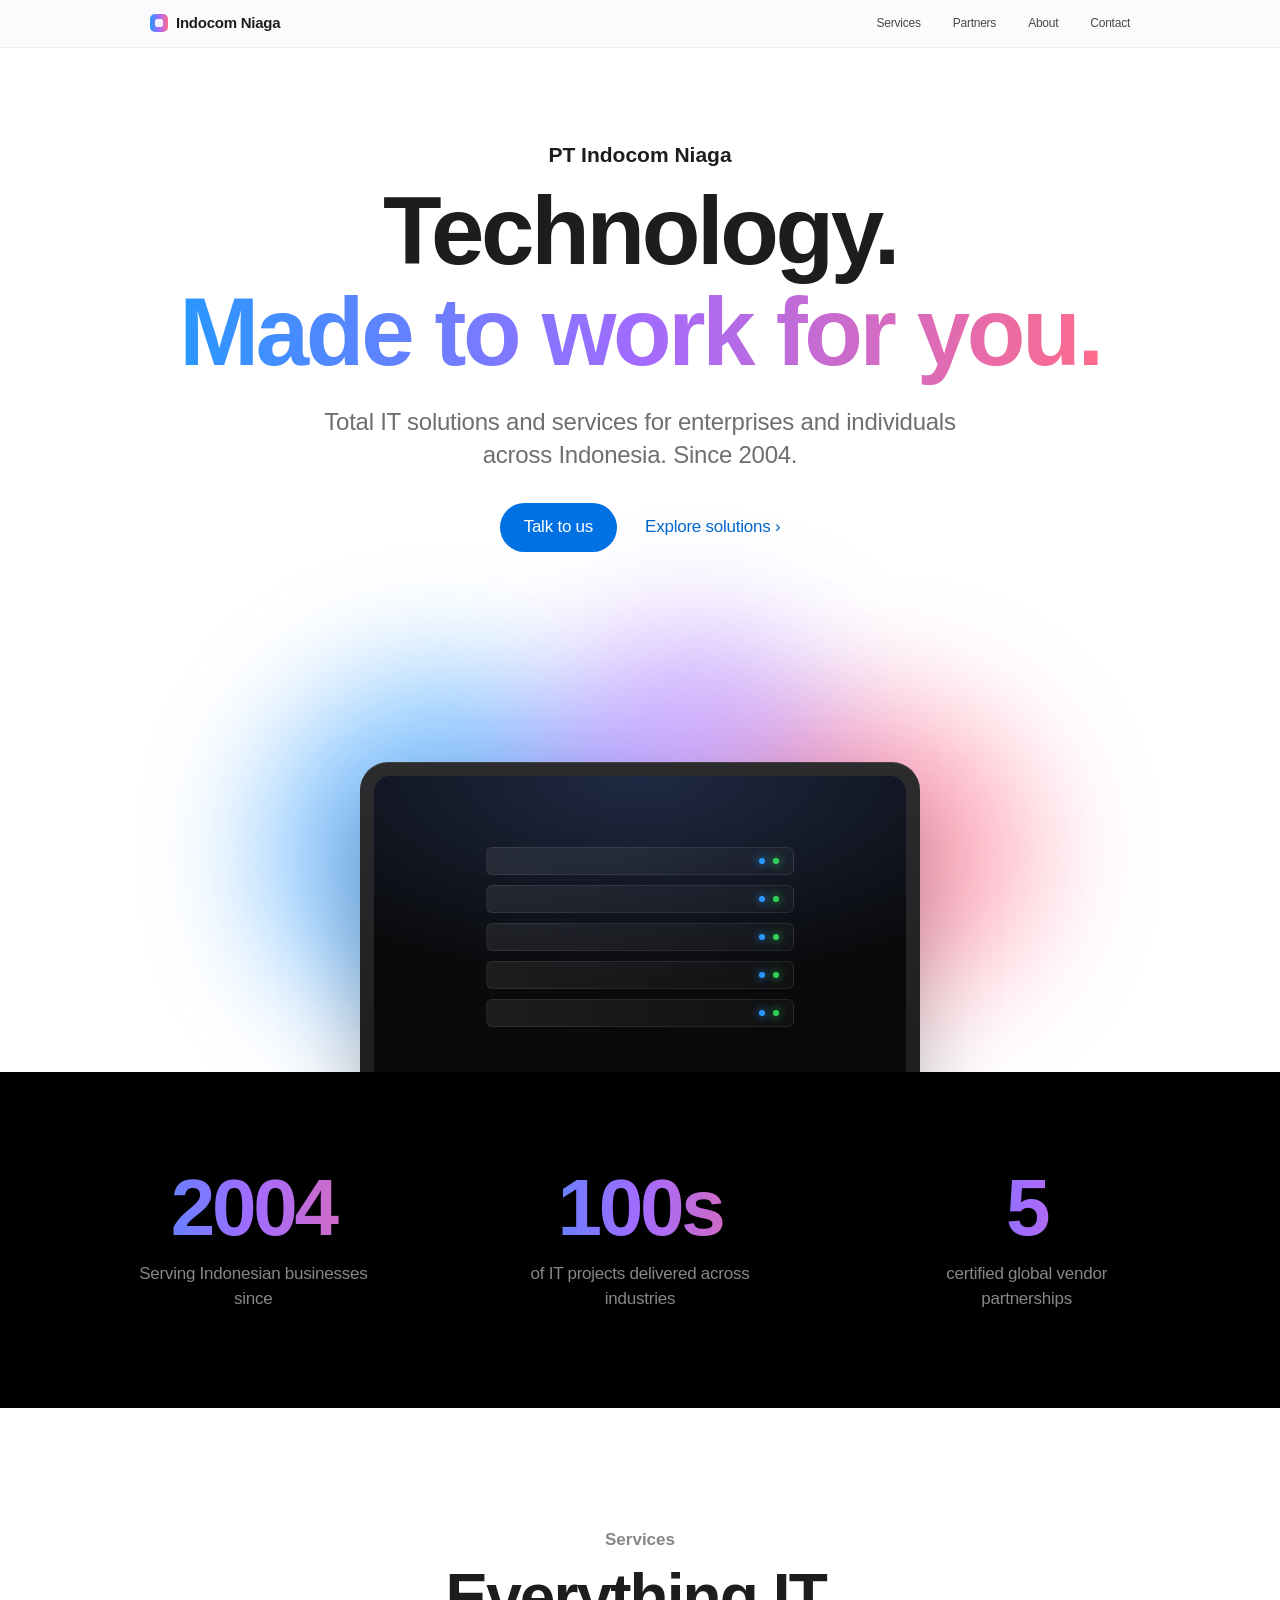
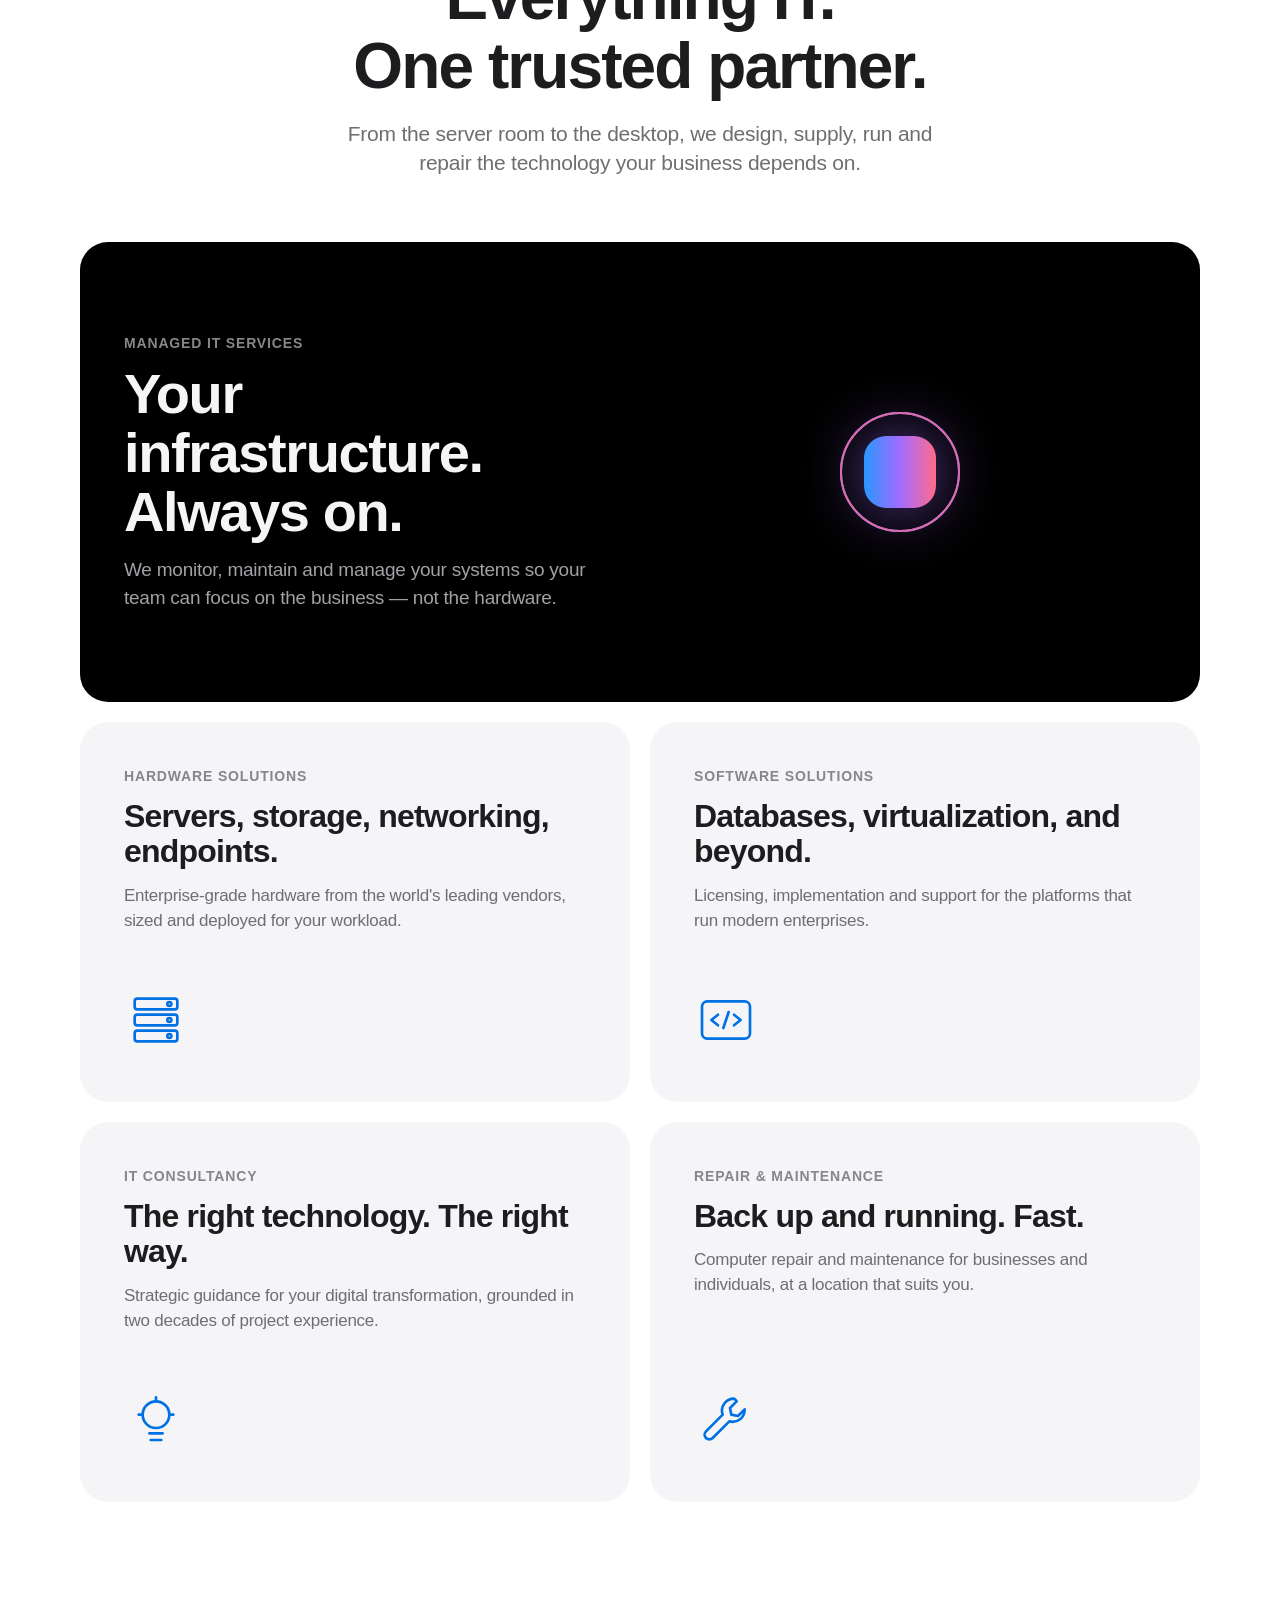
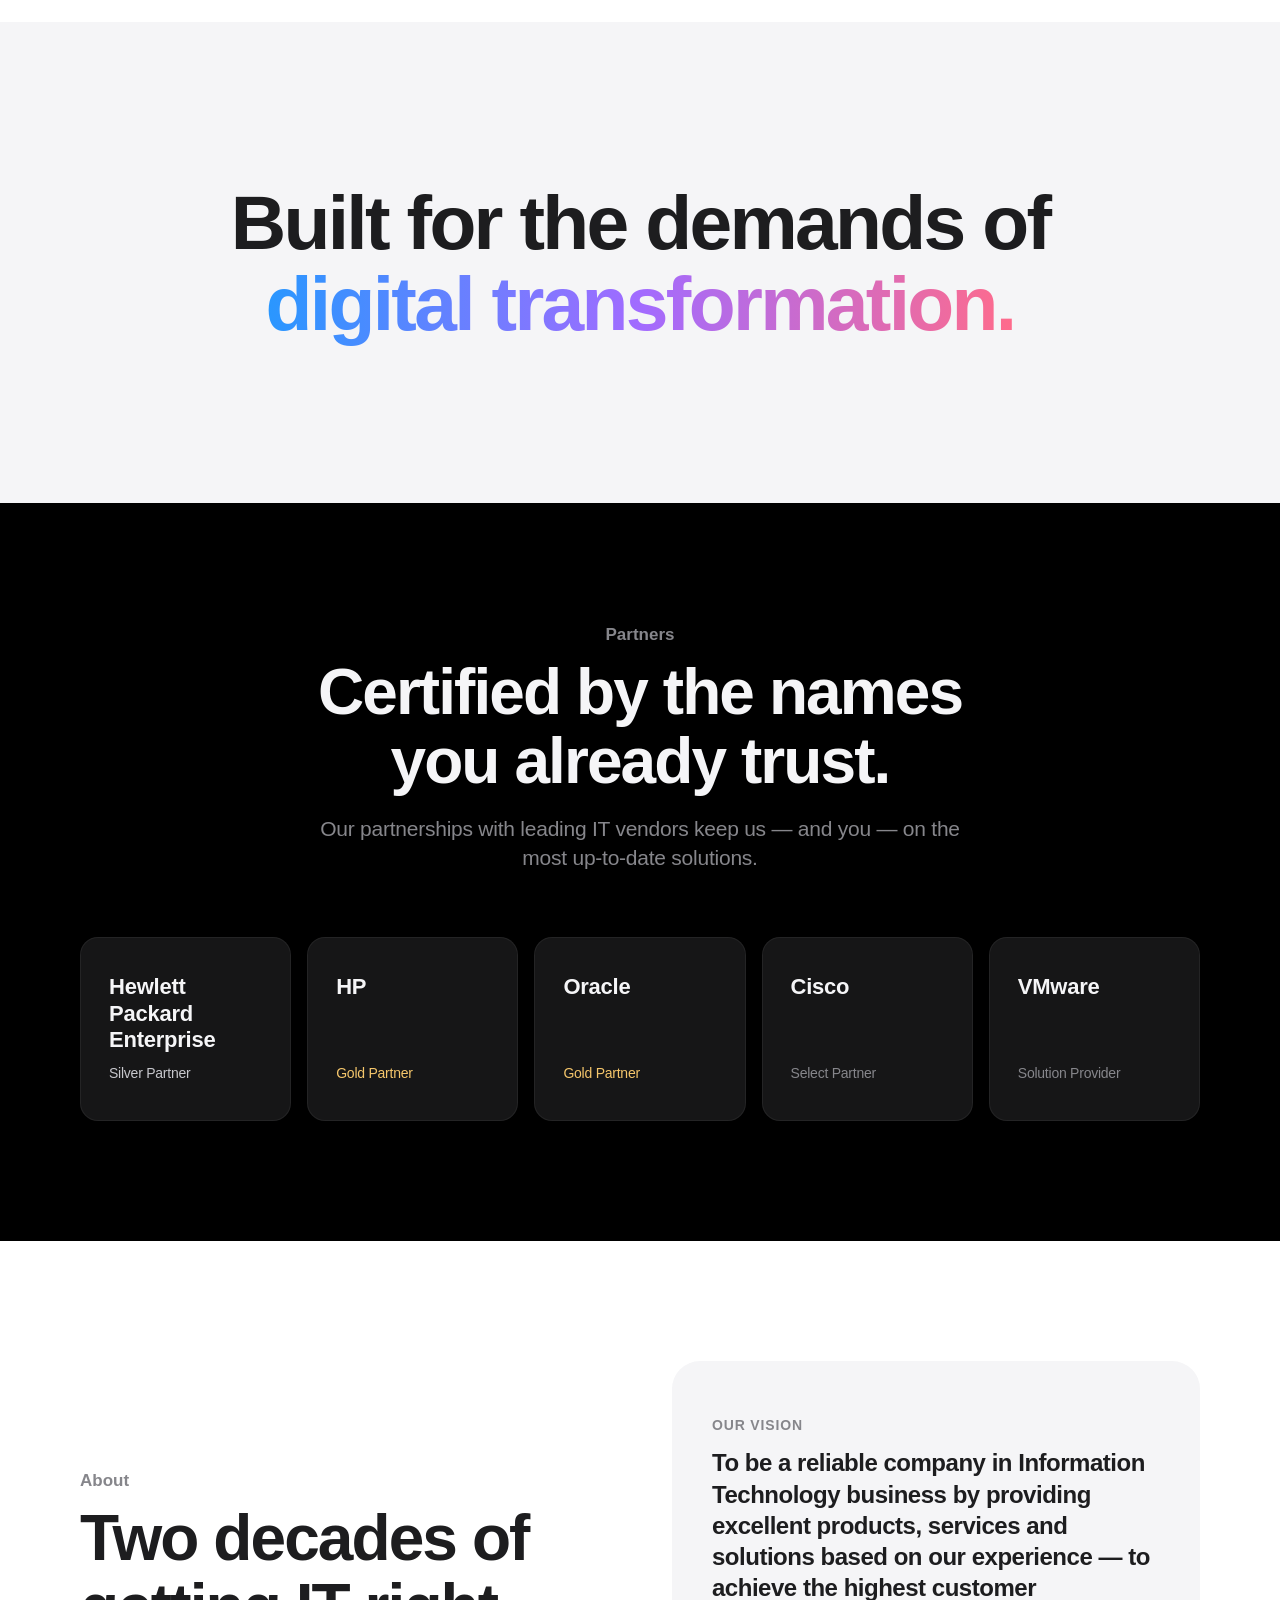
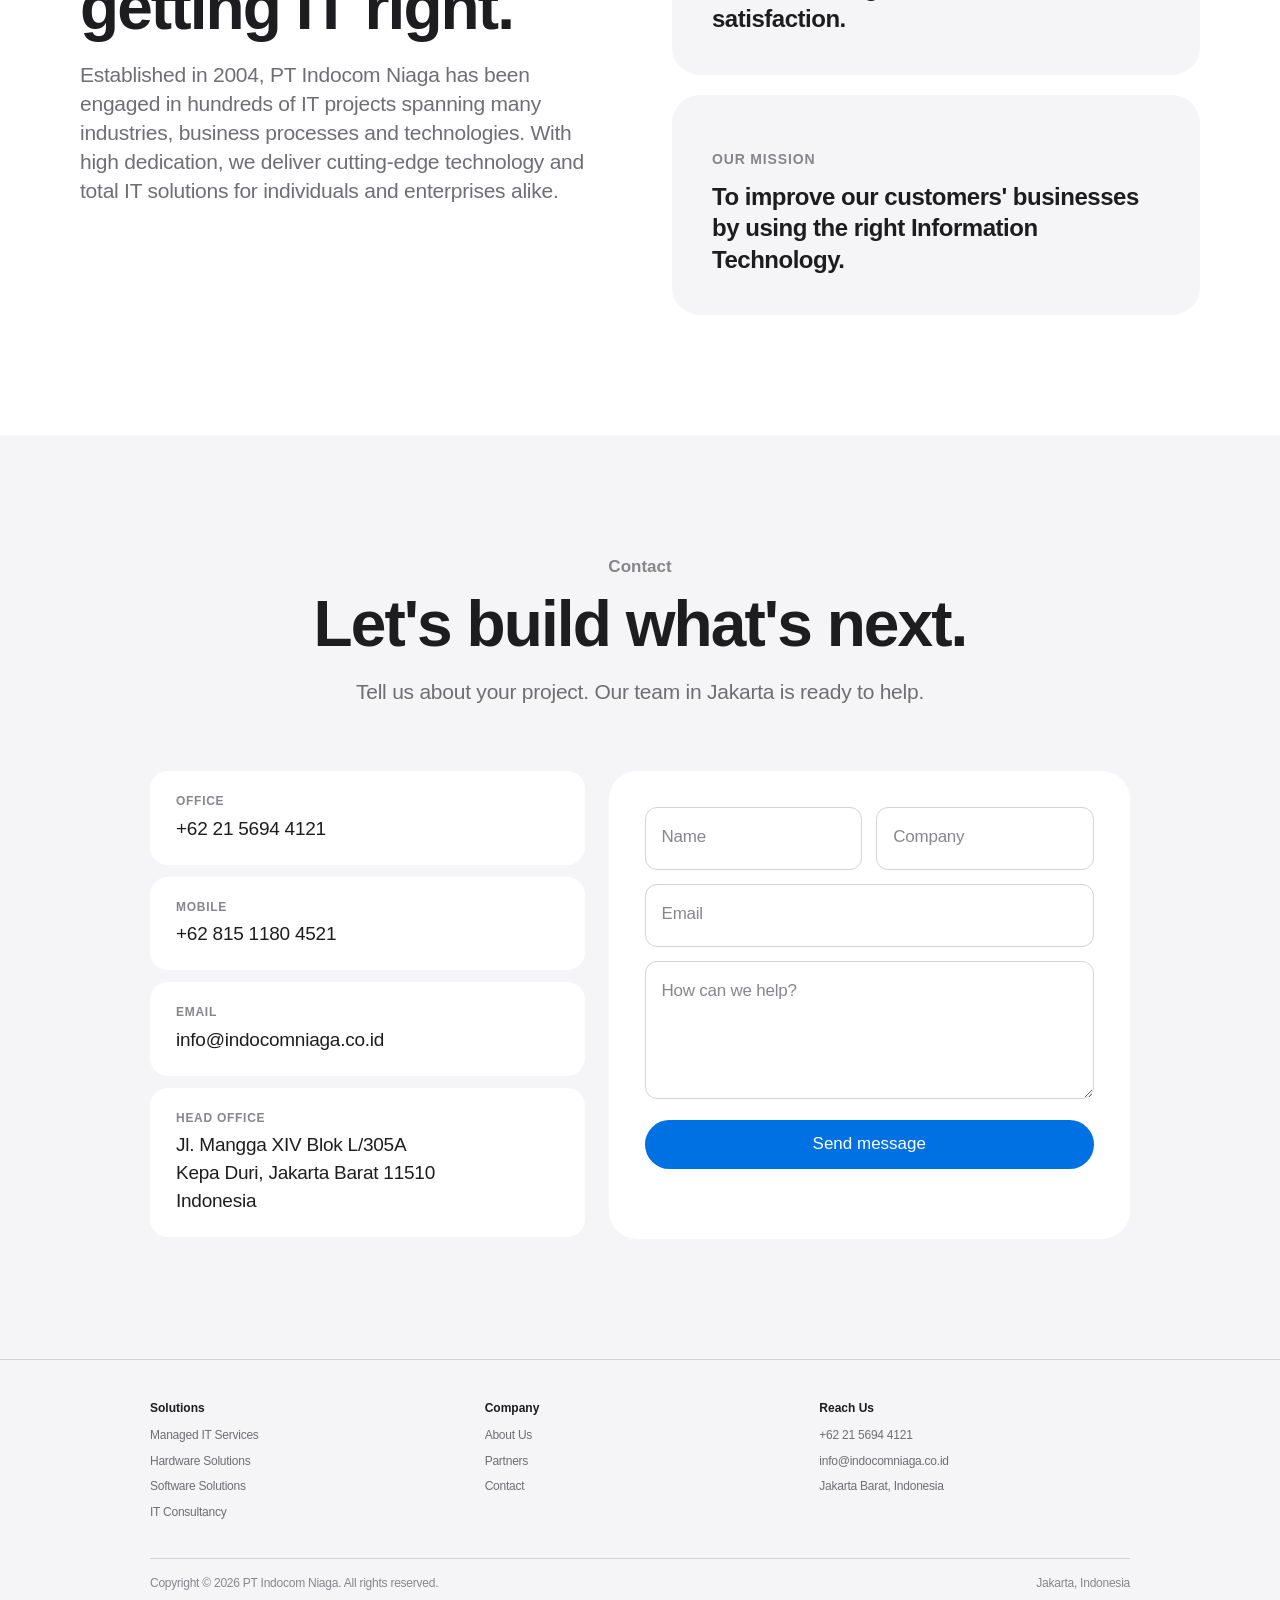
==== index.html @ 1a568610 "Add Apple-style website for PT Indocom Niaga Single-page static site (HTML/CSS/JS) with hero, servic" ====
<!DOCTYPE html>
<html lang="en">
<head>
  <meta charset="UTF-8">
  <meta name="viewport" content="width=device-width, initial-scale=1.0">
  <title>Indocom Niaga — IT Solutions, Jakarta</title>
  <meta name="description" content="PT Indocom Niaga — total IT solutions and services for enterprises and individuals in Indonesia since 2004. Managed services, hardware, software and IT consultancy.">
  <link rel="stylesheet" href="styles.css">
</head>
<body>

  <!-- Global nav -->
  <header class="nav" id="nav">
    <div class="nav__inner">
      <a href="#top" class="nav__logo" aria-label="Indocom Niaga home">
        <span class="logo-mark" aria-hidden="true"></span>
        Indocom&nbsp;Niaga
      </a>
      <nav class="nav__links" id="navLinks">
        <a href="#services">Services</a>
        <a href="#partners">Partners</a>
        <a href="#about">About</a>
        <a href="#contact">Contact</a>
      </nav>
      <button class="nav__toggle" id="navToggle" aria-label="Menu" aria-expanded="false">
        <span></span><span></span>
      </button>
    </div>
  </header>

  <main id="top">

    <!-- Hero -->
    <section class="hero">
      <p class="eyebrow reveal">PT Indocom Niaga</p>
      <h1 class="hero__title reveal">Technology.<br><span class="gradient-text">Made to work for you.</span></h1>
      <p class="hero__sub reveal">Total IT solutions and services for enterprises and individuals across Indonesia. Since 2004.</p>
      <div class="hero__cta reveal">
        <a href="#contact" class="btn btn--primary">Talk to us</a>
        <a href="#services" class="link-arrow">Explore solutions</a>
      </div>
      <div class="hero__visual reveal" aria-hidden="true">
        <div class="orb orb--1"></div>
        <div class="orb orb--2"></div>
        <div class="orb orb--3"></div>
        <div class="device">
          <div class="device__screen">
            <div class="rack"><i></i><i></i><i></i><i></i><i></i></div>
          </div>
        </div>
      </div>
    </section>

    <!-- Stats strip -->
    <section class="stats">
      <div class="stats__grid">
        <div class="stat reveal"><span class="stat__num" data-count="2004">2004</span><span class="stat__label">Serving Indonesian businesses since</span></div>
        <div class="stat reveal"><span class="stat__num">100s</span><span class="stat__label">of IT projects delivered across industries</span></div>
        <div class="stat reveal"><span class="stat__num">5</span><span class="stat__label">certified global vendor partnerships</span></div>
      </div>
    </section>

    <!-- Services -->
    <section class="section section--light" id="services">
      <div class="section__head">
        <p class="eyebrow reveal">Services</p>
        <h2 class="section__title reveal">Everything IT.<br>One trusted partner.</h2>
        <p class="section__lead reveal">From the server room to the desktop, we design, supply, run and repair the technology your business depends on.</p>
      </div>

      <div class="tiles">
        <article class="tile tile--wide tile--dark reveal">
          <div class="tile__text">
            <p class="tile__kicker">Managed IT Services</p>
            <h3>Your infrastructure.<br>Always on.</h3>
            <p>We monitor, maintain and manage your systems so your team can focus on the business — not the hardware.</p>
          </div>
          <div class="tile__art art-pulse" aria-hidden="true"><span></span><span></span><span></span></div>
        </article>

        <article class="tile reveal">
          <p class="tile__kicker">Hardware Solutions</p>
          <h3>Servers, storage, networking, endpoints.</h3>
          <p>Enterprise-grade hardware from the world's leading vendors, sized and deployed for your workload.</p>
          <div class="tile__icon" aria-hidden="true">
            <svg viewBox="0 0 48 48"><rect x="8" y="8" width="32" height="8" rx="2"/><rect x="8" y="20" width="32" height="8" rx="2"/><rect x="8" y="32" width="32" height="8" rx="2"/><circle cx="34" cy="12" r="1.5"/><circle cx="34" cy="24" r="1.5"/><circle cx="34" cy="36" r="1.5"/></svg>
          </div>
        </article>

        <article class="tile reveal">
          <p class="tile__kicker">Software Solutions</p>
          <h3>Databases, virtualization, and beyond.</h3>
          <p>Licensing, implementation and support for the platforms that run modern enterprises.</p>
          <div class="tile__icon" aria-hidden="true">
            <svg viewBox="0 0 48 48"><rect x="6" y="10" width="36" height="28" rx="4"/><path d="M18 20l-5 4 5 4M30 20l5 4-5 4M26 18l-4 12"/></svg>
          </div>
        </article>

        <article class="tile reveal">
          <p class="tile__kicker">IT Consultancy</p>
          <h3>The right technology. The right way.</h3>
          <p>Strategic guidance for your digital transformation, grounded in two decades of project experience.</p>
          <div class="tile__icon" aria-hidden="true">
            <svg viewBox="0 0 48 48"><circle cx="24" cy="20" r="10"/><path d="M19 34h10M20 39h8M24 10v-3M14 20h-3M37 20h-3"/></svg>
          </div>
        </article>

        <article class="tile reveal">
          <p class="tile__kicker">Repair &amp; Maintenance</p>
          <h3>Back up and running. Fast.</h3>
          <p>Computer repair and maintenance for businesses and individuals, at a location that suits you.</p>
          <div class="tile__icon" aria-hidden="true">
            <svg viewBox="0 0 48 48"><path d="M30 8a9 9 0 00-8.5 12L9 32.5a3.5 3.5 0 005 5L26.5 25A9 9 0 0038 16l-5 5-5-1-1-5 5-5a9 9 0 00-2-2z"/></svg>
          </div>
        </article>
      </div>
    </section>

    <!-- Big statement -->
    <section class="statement">
      <p class="statement__text reveal">Built for the demands of <span class="gradient-text">digital transformation.</span></p>
    </section>

    <!-- Partners -->
    <section class="section section--dark" id="partners">
      <div class="section__head">
        <p class="eyebrow reveal">Partners</p>
        <h2 class="section__title reveal">Certified by the names<br>you already trust.</h2>
        <p class="section__lead reveal">Our partnerships with leading IT vendors keep us — and you — on the most up-to-date solutions.</p>
      </div>
      <div class="partners">
        <div class="partner reveal"><span class="partner__name">Hewlett Packard Enterprise</span><span class="partner__tier tier--silver">Silver Partner</span></div>
        <div class="partner reveal"><span class="partner__name">HP</span><span class="partner__tier tier--gold">Gold Partner</span></div>
        <div class="partner reveal"><span class="partner__name">Oracle</span><span class="partner__tier tier--gold">Gold Partner</span></div>
        <div class="partner reveal"><span class="partner__name">Cisco</span><span class="partner__tier">Select Partner</span></div>
        <div class="partner reveal"><span class="partner__name">VMware</span><span class="partner__tier">Solution Provider</span></div>
      </div>
    </section>

    <!-- About -->
    <section class="section section--light" id="about">
      <div class="about">
        <div class="about__intro">
          <p class="eyebrow reveal">About</p>
          <h2 class="section__title reveal">Two decades of<br>getting IT right.</h2>
          <p class="section__lead reveal">Established in 2004, PT Indocom Niaga has been engaged in hundreds of IT projects spanning many industries, business processes and technologies. With high dedication, we deliver cutting-edge technology and total IT solutions for individuals and enterprises alike.</p>
        </div>
        <div class="about__cards">
          <div class="card reveal">
            <p class="tile__kicker">Our Vision</p>
            <p class="card__quote">To be a reliable company in Information Technology business by providing excellent products, services and solutions based on our experience — to achieve the highest customer satisfaction.</p>
          </div>
          <div class="card reveal">
            <p class="tile__kicker">Our Mission</p>
            <p class="card__quote">To improve our customers' businesses by using the right Information Technology.</p>
          </div>
        </div>
      </div>
    </section>

    <!-- Contact -->
    <section class="section section--gray" id="contact">
      <div class="section__head">
        <p class="eyebrow reveal">Contact</p>
        <h2 class="section__title reveal">Let's build what's next.</h2>
        <p class="section__lead reveal">Tell us about your project. Our team in Jakarta is ready to help.</p>
      </div>

      <div class="contact">
        <div class="contact__info">
          <a class="contact__item reveal" href="tel:+622156944121">
            <span class="contact__label">Office</span>
            <span class="contact__value">+62 21 5694 4121</span>
          </a>
          <a class="contact__item reveal" href="tel:+6281511804521">
            <span class="contact__label">Mobile</span>
            <span class="contact__value">+62 815 1180 4521</span>
          </a>
          <a class="contact__item reveal" href="mailto:info@indocomniaga.co.id">
            <span class="contact__label">Email</span>
            <span class="contact__value">info@indocomniaga.co.id</span>
          </a>
          <div class="contact__item reveal">
            <span class="contact__label">Head Office</span>
            <span class="contact__value">Jl. Mangga XIV Blok L/305A<br>Kepa Duri, Jakarta Barat 11510<br>Indonesia</span>
          </div>
        </div>

        <form class="form reveal" id="contactForm" novalidate>
          <div class="form__row">
            <label class="field"><input type="text" name="name" placeholder=" " required><span>Name</span></label>
            <label class="field"><input type="text" name="company" placeholder=" "><span>Company</span></label>
          </div>
          <label class="field"><input type="email" name="email" placeholder=" " required><span>Email</span></label>
          <label class="field field--area"><textarea name="message" rows="4" placeholder=" " required></textarea><span>How can we help?</span></label>
          <button type="submit" class="btn btn--primary btn--block">Send message</button>
          <p class="form__note" id="formNote" role="status" aria-live="polite"></p>
        </form>
      </div>
    </section>
  </main>

  <footer class="footer">
    <div class="footer__inner">
      <div class="footer__cols">
        <div>
          <h4>Solutions</h4>
          <a href="#services">Managed IT Services</a>
          <a href="#services">Hardware Solutions</a>
          <a href="#services">Software Solutions</a>
          <a href="#services">IT Consultancy</a>
        </div>
        <div>
          <h4>Company</h4>
          <a href="#about">About Us</a>
          <a href="#partners">Partners</a>
          <a href="#contact">Contact</a>
        </div>
        <div>
          <h4>Reach Us</h4>
          <a href="tel:+622156944121">+62 21 5694 4121</a>
          <a href="mailto:info@indocomniaga.co.id">info@indocomniaga.co.id</a>
          <span>Jakarta Barat, Indonesia</span>
        </div>
      </div>
      <div class="footer__bottom">
        <span>Copyright © <span id="year">2026</span> PT Indocom Niaga. All rights reserved.</span>
        <span>Jakarta, Indonesia</span>
      </div>
    </div>
  </footer>

  <script src="script.js"></script>
</body>
</html>
---- styles.css ----
/* ==========================================================
   Indocom Niaga — Apple-inspired styles
   ========================================================== */

:root {
  --font: -apple-system, BlinkMacSystemFont, "SF Pro Display", "SF Pro Text",
          "Helvetica Neue", Helvetica, Arial, sans-serif;

  --black: #000;
  --ink: #1d1d1f;
  --ink-2: #6e6e73;
  --ink-3: #86868b;
  --white: #fff;
  --gray-bg: #f5f5f7;
  --line: #d2d2d7;
  --blue: #0071e3;
  --blue-hover: #0077ed;
  --link: #0066cc;

  --grad: linear-gradient(90deg, #2997ff 0%, #a26bff 50%, #ff6b8b 100%);

  --radius-lg: 28px;
  --radius-md: 18px;
  --max: 1120px;
  --ease: cubic-bezier(.25, .1, .25, 1);
}

*,
*::before,
*::after { box-sizing: border-box; }

html { scroll-behavior: smooth; scroll-padding-top: 48px; }

body {
  margin: 0;
  font-family: var(--font);
  color: var(--ink);
  background: var(--white);
  -webkit-font-smoothing: antialiased;
  -moz-osx-font-smoothing: grayscale;
  letter-spacing: -0.015em;
  line-height: 1.47;
  overflow-x: hidden;
}

a { color: inherit; text-decoration: none; }

h1, h2, h3, h4 { margin: 0; font-weight: 600; letter-spacing: -0.025em; }

.gradient-text {
  background: var(--grad);
  -webkit-background-clip: text;
  background-clip: text;
  color: transparent;
}

.eyebrow {
  margin: 0 0 10px;
  font-size: 17px;
  font-weight: 600;
  color: var(--ink-3);
  letter-spacing: 0;
}

/* ---------- Nav ---------- */
.nav {
  position: fixed;
  inset: 0 0 auto 0;
  z-index: 100;
  height: 48px;
  background: rgba(251, 251, 253, 0.8);
  backdrop-filter: saturate(180%) blur(20px);
  -webkit-backdrop-filter: saturate(180%) blur(20px);
  border-bottom: 1px solid rgba(0, 0, 0, 0.06);
  transition: background .3s var(--ease);
}
.nav.is-dark {
  background: rgba(22, 22, 23, 0.8);
  border-bottom-color: rgba(255, 255, 255, 0.06);
  color: #f5f5f7;
}
.nav__inner {
  max-width: 1024px;
  height: 100%;
  margin: 0 auto;
  padding: 0 22px;
  display: flex;
  align-items: center;
  justify-content: space-between;
}
.nav__logo {
  display: flex;
  align-items: center;
  gap: 8px;
  font-size: 15px;
  font-weight: 600;
}
.logo-mark {
  width: 18px;
  height: 18px;
  border-radius: 5px;
  background: var(--grad);
  position: relative;
}
.logo-mark::after {
  content: "";
  position: absolute;
  inset: 5px;
  border-radius: 2px;
  background: rgba(255, 255, 255, .9);
}
.nav__links { display: flex; gap: 32px; }
.nav__links a {
  font-size: 12px;
  opacity: .8;
  transition: opacity .2s;
}
.nav__links a:hover { opacity: 1; }

.nav__toggle {
  display: none;
  width: 28px; height: 28px;
  background: none; border: 0; padding: 0;
  cursor: pointer;
  position: relative;
  color: inherit;
}
.nav__toggle span {
  position: absolute;
  left: 6px; right: 6px;
  height: 1.5px;
  background: currentColor;
  transition: transform .3s var(--ease);
}
.nav__toggle span:first-child { top: 11px; }
.nav__toggle span:last-child  { top: 17px; }
.nav__toggle[aria-expanded="true"] span:first-child { transform: translateY(3px) rotate(45deg); }
.nav__toggle[aria-expanded="true"] span:last-child  { transform: translateY(-3px) rotate(-45deg); }

/* ---------- Buttons ---------- */
.btn {
  display: inline-flex;
  align-items: center;
  justify-content: center;
  font: inherit;
  font-size: 17px;
  padding: 12px 24px;
  border-radius: 980px;
  border: 0;
  cursor: pointer;
  transition: background .2s, transform .2s;
}
.btn--primary { background: var(--blue); color: #fff; }
.btn--primary:hover { background: var(--blue-hover); }
.btn--primary:active { transform: scale(.98); }
.btn--block { width: 100%; }

.link-arrow {
  color: var(--link);
  font-size: 17px;
}
.link-arrow::after { content: " ›"; }
.link-arrow:hover { text-decoration: underline; }

/* ---------- Hero ---------- */
.hero {
  padding: 140px 22px 0;
  text-align: center;
  background: var(--white);
  overflow: hidden;
}
.hero .eyebrow { font-size: 21px; color: var(--ink); }
.hero__title {
  font-size: clamp(48px, 8vw, 96px);
  line-height: 1.05;
  font-weight: 700;
  letter-spacing: -0.035em;
}
.hero__sub {
  max-width: 640px;
  margin: 24px auto 0;
  font-size: clamp(19px, 2.2vw, 24px);
  color: var(--ink-2);
  line-height: 1.35;
}
.hero__cta {
  display: flex;
  justify-content: center;
  align-items: center;
  gap: 28px;
  margin-top: 32px;
}

.hero__visual {
  position: relative;
  height: 460px;
  max-width: 900px;
  margin: 60px auto 0;
}
.orb {
  position: absolute;
  border-radius: 50%;
  filter: blur(60px);
  opacity: .55;
  animation: float 12s ease-in-out infinite;
}
.orb--1 { width: 360px; height: 360px; background: #2997ff; left: 8%;  top: 60px; }
.orb--2 { width: 320px; height: 320px; background: #a26bff; left: 38%; top: 20px; animation-delay: -4s; }
.orb--3 { width: 300px; height: 300px; background: #ff6b8b; right: 6%; top: 90px; animation-delay: -8s; }
@keyframes float {
  0%, 100% { transform: translate(0, 0) scale(1); }
  33%      { transform: translate(30px, -20px) scale(1.05); }
  66%      { transform: translate(-20px, 20px) scale(.95); }
}

.device {
  position: absolute;
  left: 50%;
  bottom: -40px;
  transform: translateX(-50%);
  width: min(560px, 86vw);
  aspect-ratio: 16 / 10;
  padding: 14px;
  border-radius: 28px 28px 0 0;
  background: linear-gradient(180deg, #2c2c2e, #1c1c1e);
  box-shadow: 0 40px 80px rgba(0, 0, 0, .25), inset 0 1px 0 rgba(255, 255, 255, .1);
}
.device__screen {
  height: 100%;
  border-radius: 16px 16px 0 0;
  background: radial-gradient(120% 90% at 50% 0%, #1f2a44 0%, #0a0a0c 70%);
  display: flex;
  align-items: center;
  justify-content: center;
  overflow: hidden;
}
.rack {
  width: 58%;
  display: grid;
  gap: 10px;
}
.rack i {
  display: block;
  height: 28px;
  border-radius: 6px;
  background: linear-gradient(90deg, rgba(255,255,255,.08), rgba(255,255,255,.03));
  border: 1px solid rgba(255, 255, 255, .08);
  position: relative;
}
.rack i::before,
.rack i::after {
  content: "";
  position: absolute;
  top: 50%;
  width: 6px; height: 6px;
  margin-top: -3px;
  border-radius: 50%;
  background: #30d158;
  box-shadow: 0 0 8px #30d158;
  animation: blink 2.4s infinite;
}
.rack i::before { right: 14px; }
.rack i::after  { right: 28px; background: #2997ff; box-shadow: 0 0 8px #2997ff; animation-delay: -1.2s; }
.rack i:nth-child(2)::before { animation-delay: -.4s; }
.rack i:nth-child(3)::before { animation-delay: -.8s; }
.rack i:nth-child(4)::before { animation-delay: -1.6s; }
.rack i:nth-child(5)::before { animation-delay: -2s; }
@keyframes blink { 0%, 100% { opacity: 1; } 50% { opacity: .25; } }

/* ---------- Stats ---------- */
.stats {
  background: var(--black);
  color: #f5f5f7;
  padding: 96px 22px;
}
.stats__grid {
  max-width: var(--max);
  margin: 0 auto;
  display: grid;
  grid-template-columns: repeat(3, 1fr);
  gap: 40px;
  text-align: center;
}
.stat__num {
  display: block;
  font-size: clamp(56px, 7vw, 80px);
  font-weight: 700;
  letter-spacing: -0.04em;
  line-height: 1;
  background: var(--grad);
  -webkit-background-clip: text;
  background-clip: text;
  color: transparent;
}
.stat__label {
  display: block;
  margin-top: 14px;
  font-size: 17px;
  color: var(--ink-3);
  max-width: 240px;
  margin-inline: auto;
}

/* ---------- Sections ---------- */
.section { padding: 120px 22px; }
.section--light { background: var(--white); }
.section--gray  { background: var(--gray-bg); }
.section--dark  { background: var(--black); color: #f5f5f7; }
.section--dark .section__lead { color: var(--ink-3); }

.section__head {
  max-width: 820px;
  margin: 0 auto 64px;
  text-align: center;
}
.section__title {
  font-size: clamp(40px, 5.5vw, 64px);
  line-height: 1.07;
  font-weight: 700;
  letter-spacing: -0.03em;
}
.section__lead {
  margin: 20px auto 0;
  max-width: 640px;
  font-size: 21px;
  color: var(--ink-2);
  line-height: 1.38;
}

/* ---------- Tiles ---------- */
.tiles {
  max-width: var(--max);
  margin: 0 auto;
  display: grid;
  grid-template-columns: repeat(2, 1fr);
  gap: 20px;
}
.tile {
  position: relative;
  padding: 44px;
  border-radius: var(--radius-lg);
  background: var(--gray-bg);
  overflow: hidden;
  min-height: 380px;
  display: flex;
  flex-direction: column;
  transition: transform .5s var(--ease), box-shadow .5s var(--ease);
}
.tile:hover {
  transform: scale(1.012);
  box-shadow: 0 20px 50px rgba(0, 0, 0, .08);
}
.tile h3 {
  font-size: 32px;
  line-height: 1.12;
  margin-bottom: 14px;
}
.tile p { margin: 0; font-size: 17px; color: var(--ink-2); }
.tile__kicker {
  font-size: 14px !important;
  font-weight: 600;
  text-transform: uppercase;
  letter-spacing: .06em;
  color: var(--ink-3) !important;
  margin-bottom: 12px !important;
}
.tile__icon {
  margin-top: auto;
  padding-top: 32px;
}
.tile__icon svg {
  width: 64px; height: 64px;
  fill: none;
  stroke: var(--blue);
  stroke-width: 2;
  stroke-linecap: round;
  stroke-linejoin: round;
}

.tile--wide {
  grid-column: 1 / -1;
  flex-direction: row;
  align-items: center;
  gap: 40px;
  min-height: 460px;
}
.tile--wide h3 { font-size: clamp(36px, 4.5vw, 56px); line-height: 1.05; }
.tile--wide .tile__text { flex: 1 1 50%; max-width: 480px; }
.tile--wide p { font-size: 19px; }

.tile--dark { background: #000; color: #f5f5f7; }
.tile--dark p { color: #a1a1a6; }

.tile__art { flex: 1 1 50%; position: relative; height: 320px; }
.art-pulse span {
  position: absolute;
  left: 50%; top: 50%;
  width: 120px; height: 120px;
  margin: -60px 0 0 -60px;
  border-radius: 50%;
  border: 2px solid rgba(41, 151, 255, .8);
  animation: pulse 3.6s var(--ease) infinite;
}
.art-pulse span:nth-child(2) { animation-delay: 1.2s; border-color: rgba(162, 107, 255, .8); }
.art-pulse span:nth-child(3) { animation-delay: 2.4s; border-color: rgba(255, 107, 139, .8); }
.art-pulse::after {
  content: "";
  position: absolute;
  left: 50%; top: 50%;
  width: 72px; height: 72px;
  margin: -36px 0 0 -36px;
  border-radius: 22px;
  background: var(--grad);
  box-shadow: 0 0 60px rgba(162, 107, 255, .6);
}
@keyframes pulse {
  0%   { transform: scale(.6); opacity: 1; }
  100% { transform: scale(2.6); opacity: 0; }
}

/* ---------- Statement ---------- */
.statement {
  padding: 160px 22px;
  text-align: center;
  background: var(--gray-bg);
}
.statement__text {
  max-width: 980px;
  margin: 0 auto;
  font-size: clamp(40px, 6vw, 80px);
  font-weight: 700;
  line-height: 1.05;
  letter-spacing: -0.035em;
}

/* ---------- Partners ---------- */
.partners {
  max-width: var(--max);
  margin: 0 auto;
  display: grid;
  grid-template-columns: repeat(auto-fit, minmax(200px, 1fr));
  gap: 16px;
}
.partner {
  padding: 36px 28px;
  border-radius: var(--radius-md);
  background: #161617;
  border: 1px solid rgba(255, 255, 255, .06);
  display: flex;
  flex-direction: column;
  gap: 10px;
  min-height: 160px;
  justify-content: space-between;
  transition: background .3s, transform .3s var(--ease);
}
.partner:hover { background: #1d1d1f; transform: translateY(-4px); }
.partner__name { font-size: 22px; font-weight: 600; line-height: 1.2; }
.partner__tier { font-size: 14px; color: var(--ink-3); font-weight: 500; }
.tier--gold   { color: #f5c66b; }
.tier--silver { color: #c7c7cc; }

/* ---------- About ---------- */
.about {
  max-width: var(--max);
  margin: 0 auto;
  display: grid;
  grid-template-columns: 1fr 1fr;
  gap: 64px;
  align-items: center;
}
.about .section__lead { margin-left: 0; }
.about__cards { display: grid; gap: 20px; }
.card {
  padding: 40px;
  border-radius: var(--radius-lg);
  background: var(--gray-bg);
}
.card__quote {
  margin: 0;
  font-size: 24px;
  font-weight: 600;
  line-height: 1.3;
  letter-spacing: -0.02em;
}

/* ---------- Contact ---------- */
.contact {
  max-width: 980px;
  margin: 0 auto;
  display: grid;
  grid-template-columns: 1fr 1.2fr;
  gap: 24px;
}
.contact__info { display: grid; gap: 12px; align-content: start; }
.contact__item {
  display: flex;
  flex-direction: column;
  gap: 4px;
  padding: 22px 26px;
  border-radius: var(--radius-md);
  background: var(--white);
  transition: transform .3s var(--ease), box-shadow .3s var(--ease);
}
a.contact__item:hover { transform: translateY(-2px); box-shadow: 0 10px 30px rgba(0, 0, 0, .06); }
.contact__label { font-size: 12px; font-weight: 600; text-transform: uppercase; letter-spacing: .06em; color: var(--ink-3); }
.contact__value { font-size: 19px; font-weight: 500; }

.form {
  padding: 36px;
  border-radius: var(--radius-lg);
  background: var(--white);
  display: grid;
  gap: 14px;
  align-content: start;
}
.form__row { display: grid; grid-template-columns: 1fr 1fr; gap: 14px; }
.field { position: relative; display: block; }
.field input,
.field textarea {
  width: 100%;
  font: inherit;
  font-size: 17px;
  padding: 26px 16px 10px;
  border: 1px solid var(--line);
  border-radius: 12px;
  background: var(--white);
  color: var(--ink);
  outline: none;
  resize: vertical;
  transition: border-color .2s, box-shadow .2s;
}
.field input:focus,
.field textarea:focus {
  border-color: var(--blue);
  box-shadow: 0 0 0 4px rgba(0, 113, 227, .15);
}
.field span {
  position: absolute;
  left: 17px; top: 18px;
  font-size: 17px;
  color: var(--ink-3);
  pointer-events: none;
  transition: all .2s var(--ease);
}
.field input:focus + span,
.field input:not(:placeholder-shown) + span,
.field textarea:focus + span,
.field textarea:not(:placeholder-shown) + span {
  top: 8px;
  font-size: 12px;
}
.field.is-invalid input,
.field.is-invalid textarea { border-color: #e30000; }
.form__note { margin: 0; min-height: 20px; font-size: 14px; color: var(--ink-2); text-align: center; }

/* ---------- Footer ---------- */
.footer {
  background: var(--gray-bg);
  border-top: 1px solid var(--line);
  font-size: 12px;
  color: var(--ink-2);
  padding: 40px 22px 24px;
}
.footer__inner { max-width: 980px; margin: 0 auto; }
.footer__cols {
  display: grid;
  grid-template-columns: repeat(3, 1fr);
  gap: 24px;
  padding-bottom: 28px;
  border-bottom: 1px solid var(--line);
}
.footer h4 { font-size: 12px; color: var(--ink); margin-bottom: 10px; letter-spacing: 0; }
.footer__cols a,
.footer__cols span { display: block; margin-bottom: 8px; }
.footer__cols a:hover { text-decoration: underline; color: var(--ink); }
.footer__bottom {
  display: flex;
  justify-content: space-between;
  gap: 12px;
  padding-top: 16px;
  color: var(--ink-3);
}

/* ---------- Reveal animation ---------- */
.reveal {
  opacity: 0;
  transform: translateY(40px);
  transition: opacity 1s var(--ease), transform 1s var(--ease);
}
.reveal.is-visible { opacity: 1; transform: none; }

@media (prefers-reduced-motion: reduce) {
  html { scroll-behavior: auto; }
  .reveal { opacity: 1; transform: none; transition: none; }
  .orb, .rack i::before, .rack i::after, .art-pulse span { animation: none; }
}

/* ---------- Responsive ---------- */
@media (max-width: 900px) {
  .about, .contact { grid-template-columns: 1fr; }
  .tile--wide { flex-direction: column; align-items: flex-start; }
  .tile__art { width: 100%; height: 240px; }
}

@media (max-width: 734px) {
  .nav__toggle { display: block; }
  .nav__links {
    position: fixed;
    top: 48px; left: 0; right: 0;
    flex-direction: column;
    gap: 0;
    padding: 12px 22px 28px;
    background: rgba(251, 251, 253, .97);
    backdrop-filter: saturate(180%) blur(20px);
    -webkit-backdrop-filter: saturate(180%) blur(20px);
    transform: translateY(-8px);
    opacity: 0;
    visibility: hidden;
    transition: all .3s var(--ease);
  }
  .nav.is-dark .nav__links { background: rgba(22, 22, 23, .97); }
  .nav__links.is-open { opacity: 1; visibility: visible; transform: none; }
  .nav__links a { font-size: 24px; font-weight: 600; padding: 10px 0; opacity: 1; }

  .hero { padding-top: 110px; }
  .hero__cta { flex-direction: column; gap: 16px; }
  .hero__visual { height: 340px; margin-top: 40px; }
  .orb { width: 220px !important; height: 220px !important; }

  .stats__grid { grid-template-columns: 1fr; gap: 56px; }
  .section { padding: 88px 16px; }
  .statement { padding: 110px 16px; }
  .tiles { grid-template-columns: 1fr; }
  .tile { padding: 32px 28px; min-height: 0; }
  .tile h3 { font-size: 28px; }
  .form { padding: 24px; }
  .form__row { grid-template-columns: 1fr; }
  .card { padding: 30px; }
  .card__quote { font-size: 21px; }
  .footer__cols { grid-template-columns: 1fr; }
  .footer__bottom { flex-direction: column; }
}
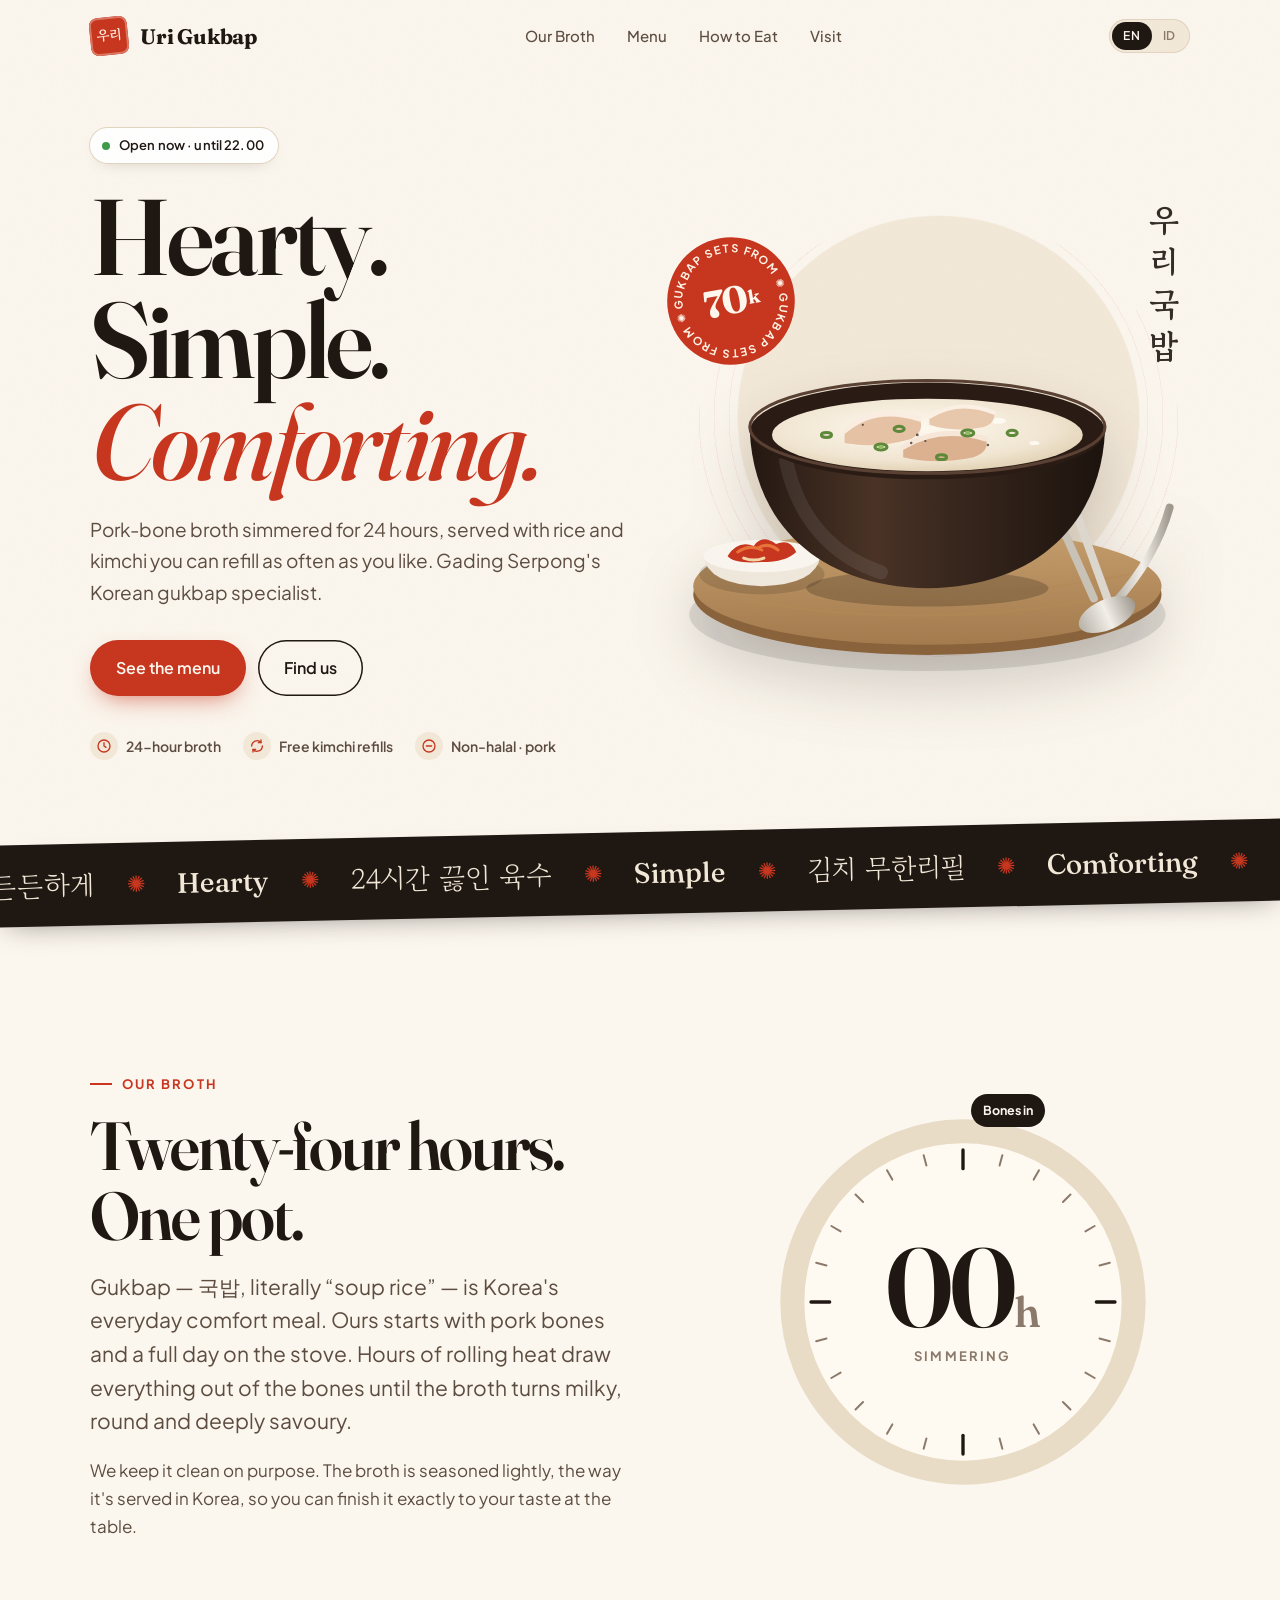
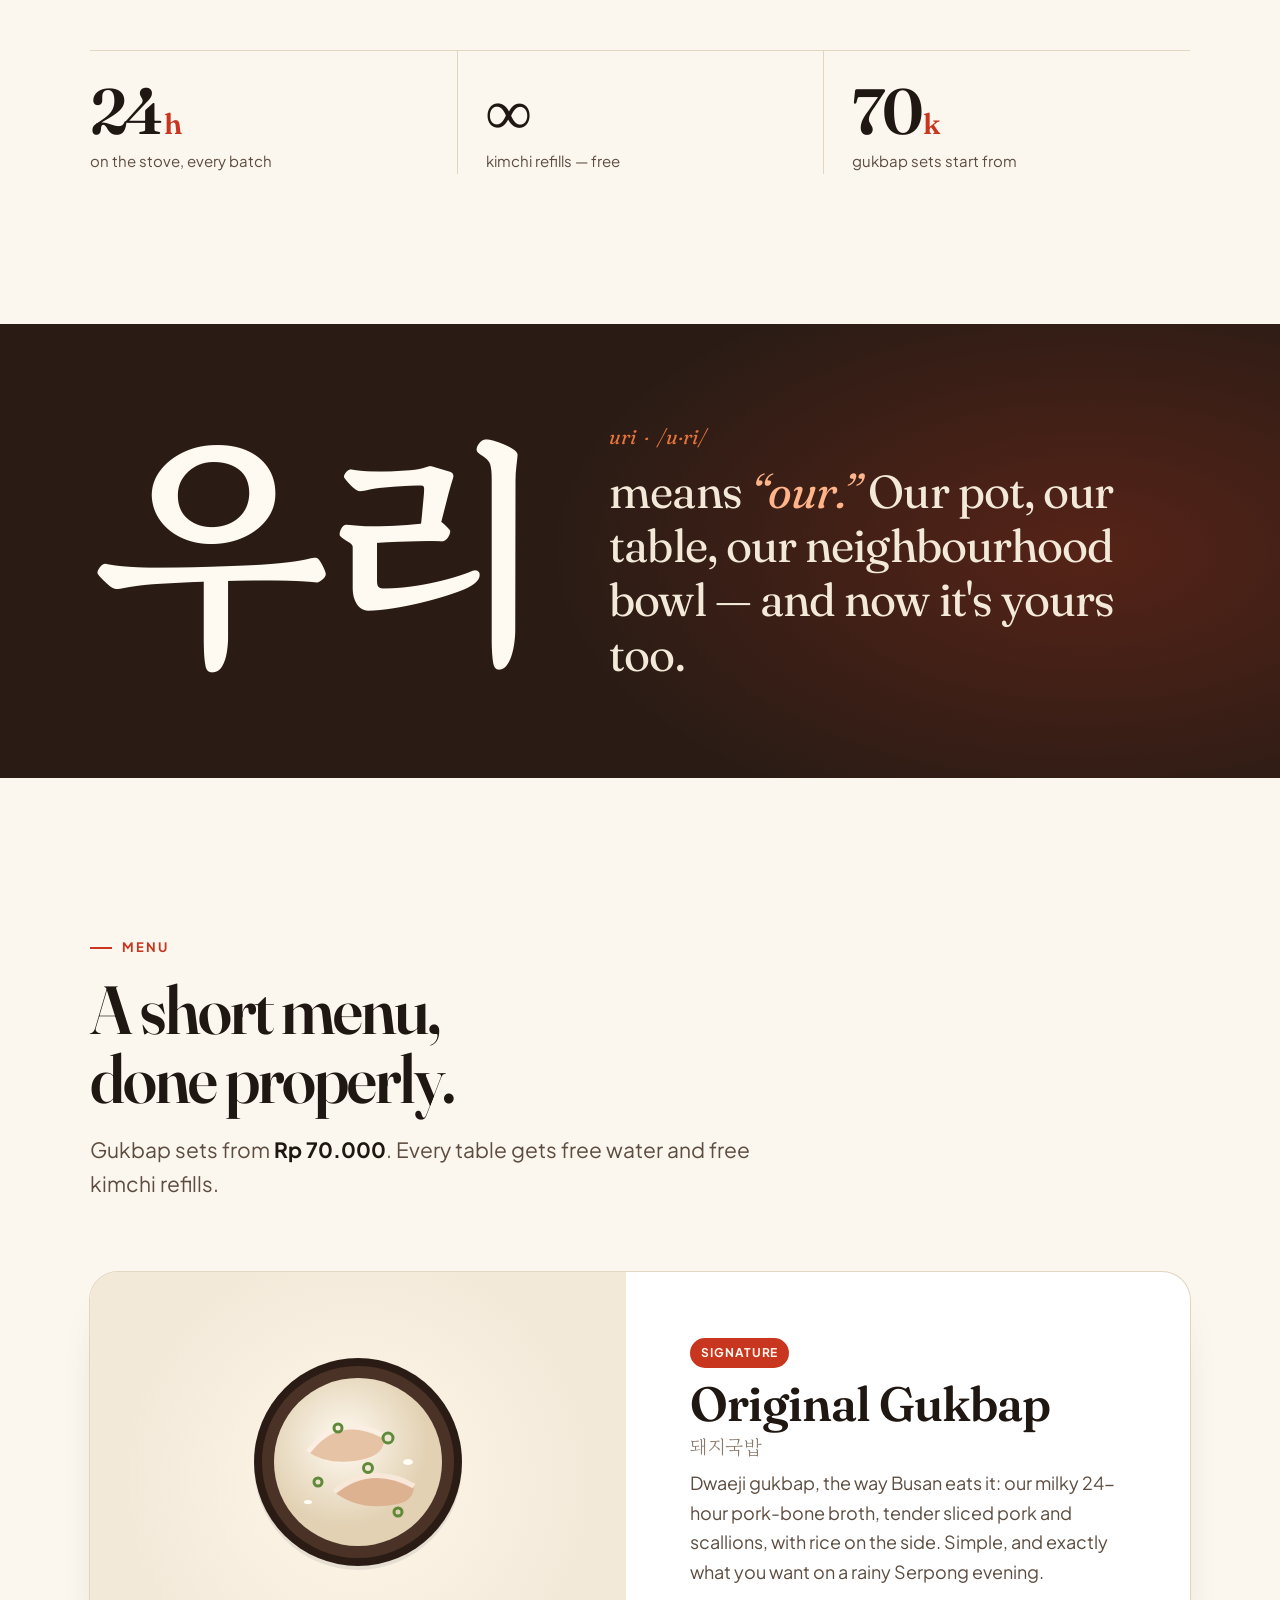
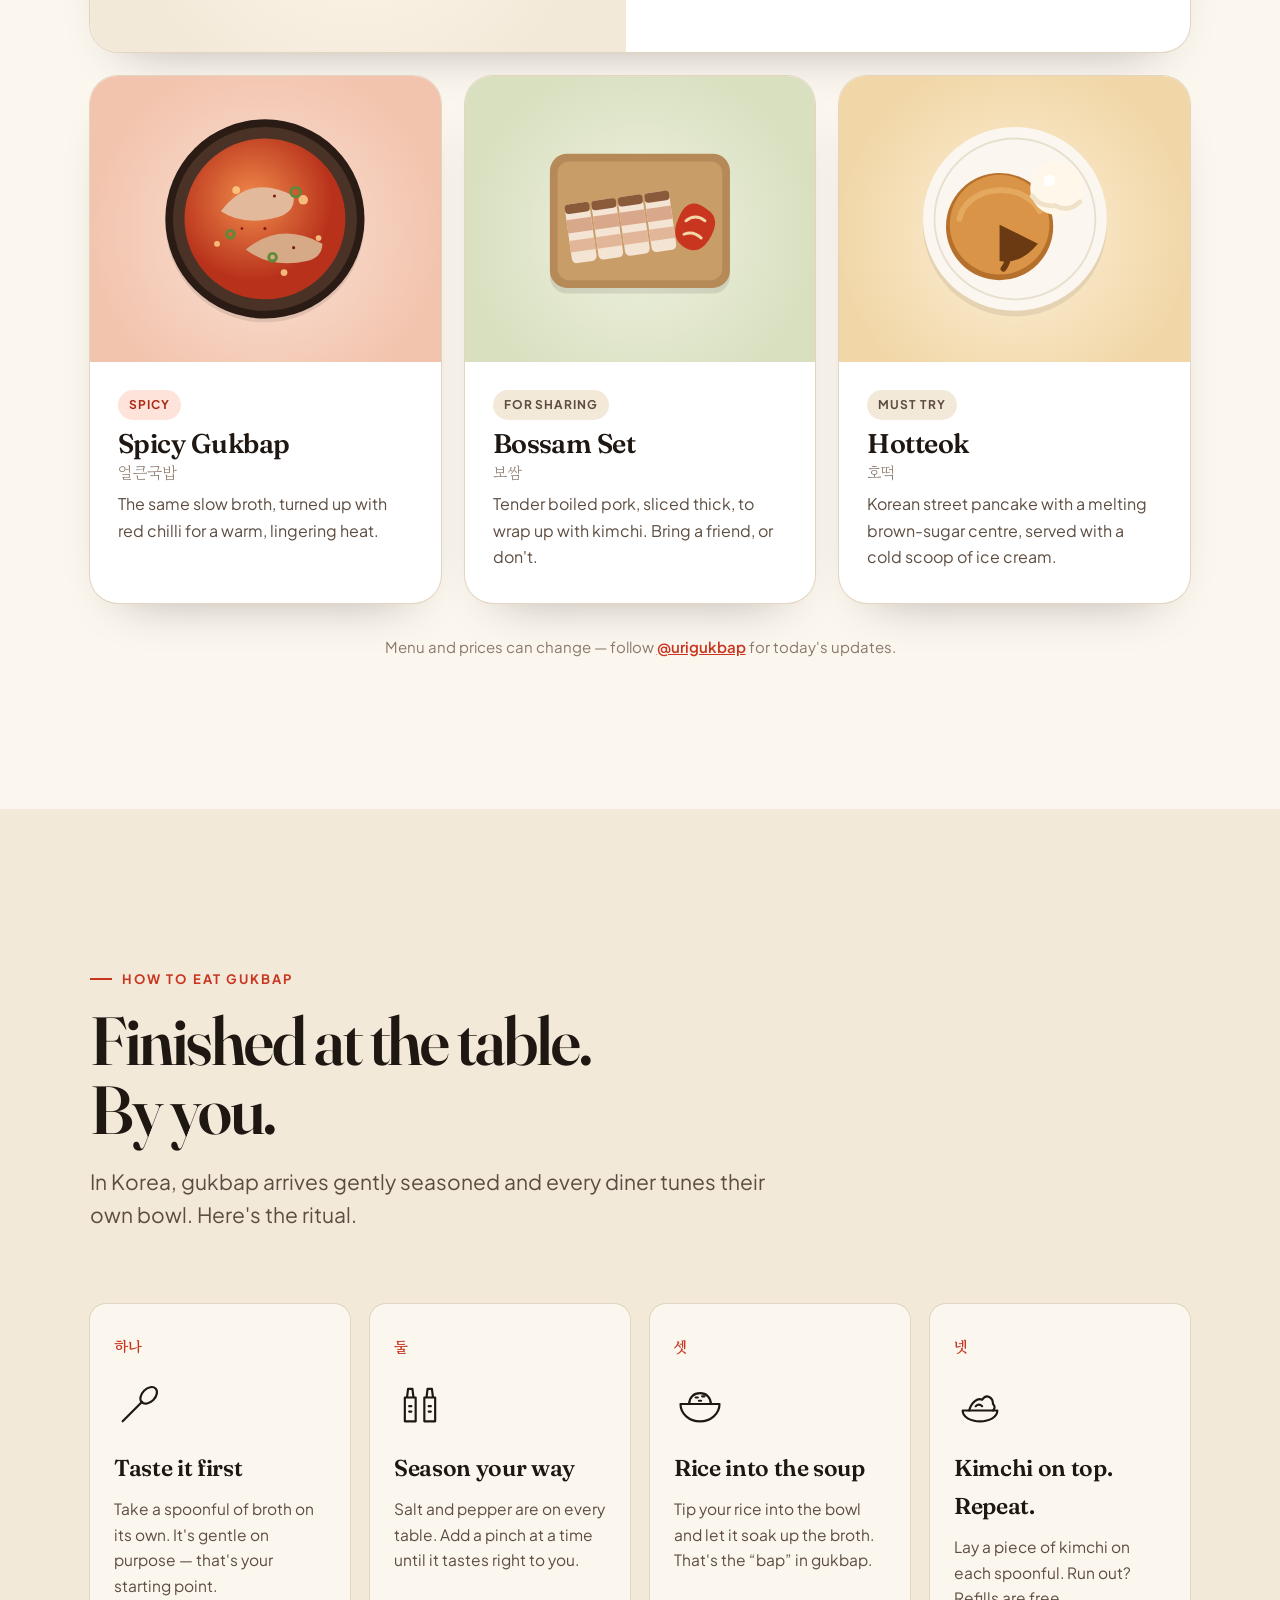
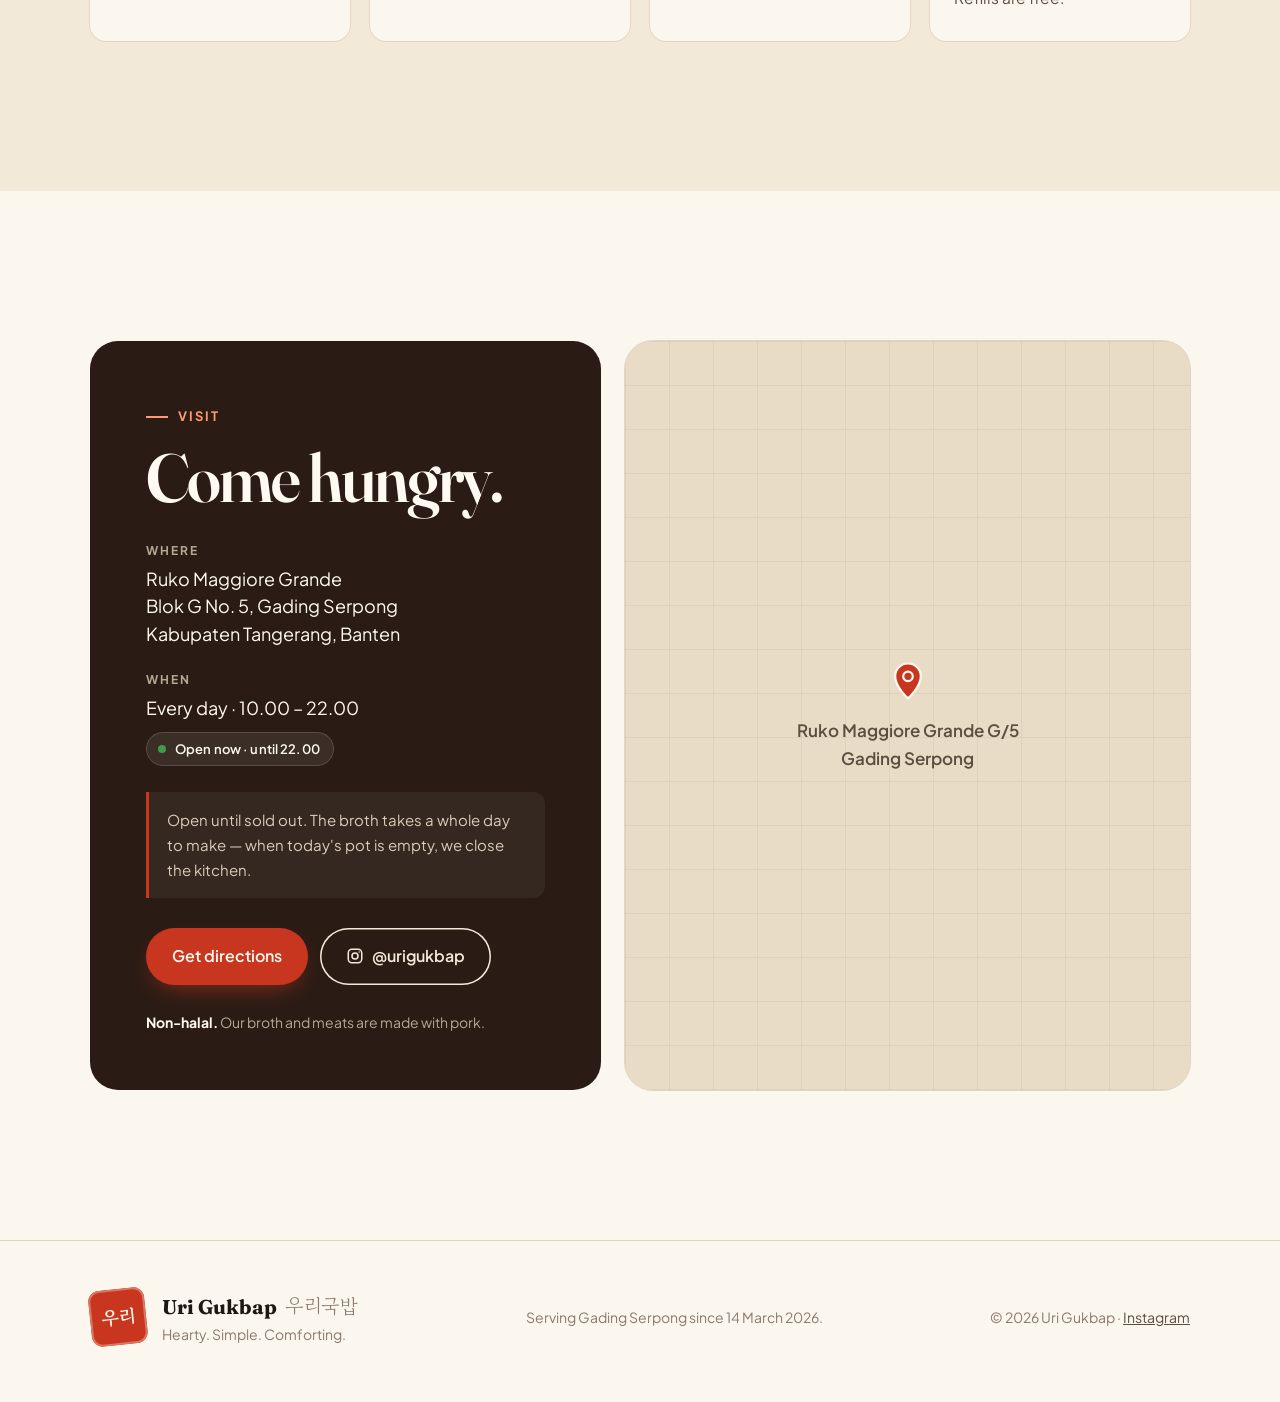
==== commit 095c8e31: "Publish Uri Gukbap site to GitHub Pages Co-Authored-By: Claude Opus 5.5 <noreply@anthropic.com> Clau" ====
--- a/index.html
+++ b/index.html
@@ -1,232 +1,489 @@
 <!DOCTYPE html>
-<html lang="en">
+<html lang="en" class="no-js">
 <head>
   <meta charset="UTF-8">
   <meta name="viewport" content="width=device-width, initial-scale=1.0">
-  <title>Indocom Niaga — IT Solutions, Jakarta</title>
-  <meta name="description" content="PT Indocom Niaga — total IT solutions and services for enterprises and individuals in Indonesia since 2004. Managed services, hardware, software and IT consultancy.">
+  <title>Uri Gukbap 우리국밥 — Korean Gukbap, Gading Serpong</title>
+  <meta name="description" content="Uri Gukbap — Gading Serpong's Korean gukbap specialist. Pork-bone broth simmered for 24 hours, free kimchi refills. Ruko Maggiore Grande Blok G No. 5. Open daily 10.00–22.00.">
+  <meta name="theme-color" content="#1f1712">
+
+  <meta property="og:type" content="restaurant.restaurant">
+  <meta property="og:title" content="Uri Gukbap 우리국밥 — Hearty. Simple. Comforting.">
+  <meta property="og:description" content="Pork-bone broth simmered for 24 hours. Korean gukbap in Gading Serpong, Tangerang.">
+  <meta property="og:image" content="https://lostdna123.github.io/edo/og-image.png">
+  <meta property="og:url" content="https://lostdna123.github.io/edo/">
+  <link rel="canonical" href="https://lostdna123.github.io/edo/">
+  <meta name="twitter:card" content="summary_large_image">
+
+  <link rel="icon" href="favicon.svg" type="image/svg+xml">
+  <link rel="preconnect" href="https://fonts.googleapis.com">
+  <link rel="preconnect" href="https://fonts.gstatic.com" crossorigin>
+  <link rel="stylesheet" href="https://fonts.googleapis.com/css2?family=Fraunces:ital,opsz,wght@0,9..144,400;0,9..144,600;0,9..144,700;1,9..144,500&family=Gowun+Batang:wght@400;700&family=Plus+Jakarta+Sans:wght@400;500;600;700&display=swap">
   <link rel="stylesheet" href="styles.css">
+
+  <script type="application/ld+json">
+  {
+    "@context": "https://schema.org",
+    "@type": "Restaurant",
+    "name": "Uri Gukbap",
+    "alternateName": "우리국밥",
+    "slogan": "Hearty. Simple. Comforting.",
+    "servesCuisine": ["Korean", "Gukbap"],
+    "priceRange": "Rp 70.000+",
+    "address": {
+      "@type": "PostalAddress",
+      "streetAddress": "Ruko Maggiore Grande Blok G No. 5",
+      "addressLocality": "Gading Serpong, Kabupaten Tangerang",
+      "addressRegion": "Banten",
+      "addressCountry": "ID"
+    },
+    "openingHoursSpecification": [{
+      "@type": "OpeningHoursSpecification",
+      "dayOfWeek": ["Monday", "Tuesday", "Wednesday", "Thursday", "Friday", "Saturday", "Sunday"],
+      "opens": "10:00",
+      "closes": "22:00"
+    }],
+    "sameAs": ["https://www.instagram.com/urigukbap/"]
+  }
+  </script>
 </head>
 <body>
 
-  <!-- Global nav -->
+  <a class="skip" href="#main" data-i18n="skip">Skip to content</a>
+
+  <!-- Nav -->
   <header class="nav" id="nav">
-    <div class="nav__inner">
-      <a href="#top" class="nav__logo" aria-label="Indocom Niaga home">
-        <span class="logo-mark" aria-hidden="true"></span>
-        Indocom&nbsp;Niaga
+    <div class="container nav__inner">
+      <a href="#top" class="brand" aria-label="Uri Gukbap home">
+        <span class="stamp" aria-hidden="true">우리</span>
+        <span class="brand__name">Uri Gukbap</span>
       </a>
-      <nav class="nav__links" id="navLinks">
-        <a href="#services">Services</a>
-        <a href="#partners">Partners</a>
-        <a href="#about">About</a>
-        <a href="#contact">Contact</a>
+      <nav class="nav__links" id="navLinks" aria-label="Main">
+        <a href="#broth" data-i18n="nav.broth">Our Broth</a>
+        <a href="#menu" data-i18n="nav.menu">Menu</a>
+        <a href="#how" data-i18n="nav.how">How to Eat</a>
+        <a href="#visit" data-i18n="nav.visit">Visit</a>
       </nav>
-      <button class="nav__toggle" id="navToggle" aria-label="Menu" aria-expanded="false">
-        <span></span><span></span>
-      </button>
+      <div class="nav__tools">
+        <div class="lang" role="group" aria-label="Language">
+          <button type="button" data-lang="en" aria-pressed="true">EN</button>
+          <button type="button" data-lang="id" aria-pressed="false">ID</button>
+        </div>
+        <button class="nav__toggle" id="navToggle" aria-label="Menu" aria-expanded="false" aria-controls="navLinks">
+          <span></span><span></span>
+        </button>
+      </div>
     </div>
   </header>
 
-  <main id="top">
+  <main id="main">
 
     <!-- Hero -->
-    <section class="hero">
-      <p class="eyebrow reveal">PT Indocom Niaga</p>
-      <h1 class="hero__title reveal">Technology.<br><span class="gradient-text">Made to work for you.</span></h1>
-      <p class="hero__sub reveal">Total IT solutions and services for enterprises and individuals across Indonesia. Since 2004.</p>
-      <div class="hero__cta reveal">
-        <a href="#contact" class="btn btn--primary">Talk to us</a>
-        <a href="#services" class="link-arrow">Explore solutions</a>
-      </div>
-      <div class="hero__visual reveal" aria-hidden="true">
-        <div class="orb orb--1"></div>
-        <div class="orb orb--2"></div>
-        <div class="orb orb--3"></div>
-        <div class="device">
-          <div class="device__screen">
-            <div class="rack"><i></i><i></i><i></i><i></i><i></i></div>
+    <section class="hero" id="top">
+      <div class="container hero__grid">
+        <div class="hero__copy">
+          <p class="eyebrow reveal"><span class="status" data-status>
+            <span class="status__dot"></span><span class="status__text" data-status-text>Open daily 10.00–22.00</span>
+          </span></p>
+          <h1 class="hero__title reveal">Hearty.<br>Simple.<br><em>Comforting.</em></h1>
+          <p class="hero__sub reveal" data-i18n="hero.sub">Pork-bone broth simmered for 24 hours, served with rice and kimchi you can refill as often as you like. Gading Serpong's Korean gukbap specialist.</p>
+          <div class="hero__cta reveal">
+            <a href="#menu" class="btn btn--primary" data-i18n="hero.ctaMenu">See the menu</a>
+            <a href="#visit" class="btn btn--ghost" data-i18n="hero.ctaVisit">Find us</a>
           </div>
-        </div>
-      </div>
-    </section>
-
-    <!-- Stats strip -->
-    <section class="stats">
-      <div class="stats__grid">
-        <div class="stat reveal"><span class="stat__num" data-count="2004">2004</span><span class="stat__label">Serving Indonesian businesses since</span></div>
-        <div class="stat reveal"><span class="stat__num">100s</span><span class="stat__label">of IT projects delivered across industries</span></div>
-        <div class="stat reveal"><span class="stat__num">5</span><span class="stat__label">certified global vendor partnerships</span></div>
-      </div>
-    </section>
-
-    <!-- Services -->
-    <section class="section section--light" id="services">
-      <div class="section__head">
-        <p class="eyebrow reveal">Services</p>
-        <h2 class="section__title reveal">Everything IT.<br>One trusted partner.</h2>
-        <p class="section__lead reveal">From the server room to the desktop, we design, supply, run and repair the technology your business depends on.</p>
-      </div>
-
-      <div class="tiles">
-        <article class="tile tile--wide tile--dark reveal">
-          <div class="tile__text">
-            <p class="tile__kicker">Managed IT Services</p>
-            <h3>Your infrastructure.<br>Always on.</h3>
-            <p>We monitor, maintain and manage your systems so your team can focus on the business — not the hardware.</p>
+          <ul class="badges reveal" aria-label="Highlights">
+            <li><span class="badge__icon" aria-hidden="true">
+              <svg viewBox="0 0 24 24"><circle cx="12" cy="12" r="9"/><path d="M12 7v5l3 2"/></svg>
+            </span><span data-i18n="badge.broth">24-hour broth</span></li>
+            <li><span class="badge__icon" aria-hidden="true">
+              <svg viewBox="0 0 24 24"><path d="M4 12a8 8 0 0114-5.3M20 12a8 8 0 01-14 5.3"/><path d="M18 3v4h-4M6 21v-4h4"/></svg>
+            </span><span data-i18n="badge.refill">Free kimchi refills</span></li>
+            <li><span class="badge__icon" aria-hidden="true">
+              <svg viewBox="0 0 24 24"><circle cx="12" cy="12" r="9"/><path d="M8 12h8"/></svg>
+            </span><span data-i18n="badge.halal">Non-halal · pork</span></li>
+          </ul>
+        </div>
+
+        <div class="hero__art reveal" aria-hidden="true">
+          <div class="hero__disc"></div>
+          <p class="hero__vertical">우리국밥</p>
+
+          <!-- Rotating price sticker -->
+          <div class="sticker">
+            <svg viewBox="0 0 120 120">
+              <defs><path id="stickerPath" d="M60 60 m-44 0 a44 44 0 1 1 88 0 a44 44 0 1 1 -88 0"/></defs>
+              <circle cx="60" cy="60" r="58" class="sticker__bg"/>
+              <text class="sticker__ring"><textPath href="#stickerPath" textLength="274" lengthAdjust="spacing" data-i18n="sticker.ring">GUKBAP SETS FROM ✺ GUKBAP SETS FROM ✺</textPath></text>
+            </svg>
+            <span class="sticker__price">70<small>k</small></span>
           </div>
-          <div class="tile__art art-pulse" aria-hidden="true"><span></span><span></span><span></span></div>
-        </article>
-
-        <article class="tile reveal">
-          <p class="tile__kicker">Hardware Solutions</p>
-          <h3>Servers, storage, networking, endpoints.</h3>
-          <p>Enterprise-grade hardware from the world's leading vendors, sized and deployed for your workload.</p>
-          <div class="tile__icon" aria-hidden="true">
-            <svg viewBox="0 0 48 48"><rect x="8" y="8" width="32" height="8" rx="2"/><rect x="8" y="20" width="32" height="8" rx="2"/><rect x="8" y="32" width="32" height="8" rx="2"/><circle cx="34" cy="12" r="1.5"/><circle cx="34" cy="24" r="1.5"/><circle cx="34" cy="36" r="1.5"/></svg>
+
+          <!-- Bowl of dwaeji gukbap -->
+          <svg class="bowl" viewBox="0 0 520 460">
+            <defs>
+              <radialGradient id="brothGrad" cx="45%" cy="40%" r="70%">
+                <stop offset="0" stop-color="#fffaf1"/>
+                <stop offset=".65" stop-color="#f1e6d2"/>
+                <stop offset="1" stop-color="#dcc9a8"/>
+              </radialGradient>
+              <linearGradient id="potGrad" x1="0" x2="1">
+                <stop offset="0" stop-color="#241812"/>
+                <stop offset=".35" stop-color="#4a3326"/>
+                <stop offset=".55" stop-color="#3a281e"/>
+                <stop offset="1" stop-color="#1c130e"/>
+              </linearGradient>
+              <linearGradient id="trayGrad" x1="0" x2="0" y1="0" y2="1">
+                <stop offset="0" stop-color="#c79f6e"/>
+                <stop offset="1" stop-color="#a47b4d"/>
+              </linearGradient>
+              <linearGradient id="spoonGrad" x1="0" x2="1">
+                <stop offset="0" stop-color="#b9b4ab"/>
+                <stop offset=".5" stop-color="#f3f0ea"/>
+                <stop offset="1" stop-color="#a09a90"/>
+              </linearGradient>
+            </defs>
+
+            <!-- tray -->
+            <ellipse cx="260" cy="392" rx="236" ry="56" fill="#0000001a"/>
+            <ellipse cx="260" cy="372" rx="232" ry="60" fill="#8a633b"/>
+            <ellipse cx="260" cy="364" rx="232" ry="58" fill="url(#trayGrad)"/>
+            <path d="M60 356 Q260 392 460 352" stroke="#b58a58" stroke-width="2" fill="none" opacity=".6"/>
+            <path d="M80 378 Q260 410 440 374" stroke="#b58a58" stroke-width="2" fill="none" opacity=".45"/>
+
+            <!-- kimchi dish -->
+            <g class="kimchi">
+              <ellipse cx="96" cy="352" rx="62" ry="20" fill="#00000022"/>
+              <path d="M38 334 Q42 362 96 364 Q150 362 154 334 Z" fill="#efe8dc"/>
+              <ellipse cx="96" cy="334" rx="58" ry="16" fill="#faf6ef"/>
+              <path d="M62 334 q10 -16 26 -10 q8 -12 22 -2 q14 -6 20 8 q-10 10 -34 10 q-28 2 -34 -6z" fill="#c8361f"/>
+              <path d="M72 330 q12 -8 24 -2 M92 326 q10 -6 20 2" stroke="#e8743a" stroke-width="3" fill="none" stroke-linecap="round"/>
+              <path d="M78 336 q10 4 20 0" stroke="#f3d7a8" stroke-width="3" fill="none" stroke-linecap="round"/>
+            </g>
+
+            <!-- spoon + chopsticks -->
+            <g class="cutlery">
+              <rect x="392" y="236" width="8" height="150" rx="4" transform="rotate(-24 396 311)" fill="#c9c3b8"/>
+              <rect x="410" y="232" width="8" height="154" rx="4" transform="rotate(-20 414 309)" fill="#ddd8cf"/>
+              <path d="M446 380 Q486 336 500 286" stroke="url(#spoonGrad)" stroke-width="8" stroke-linecap="round" fill="none"/>
+              <ellipse cx="438" cy="392" rx="30" ry="15" transform="rotate(-24 438 392)" fill="url(#spoonGrad)"/>
+            </g>
+
+            <!-- ttukbaegi pot -->
+            <ellipse cx="260" cy="366" rx="120" ry="18" fill="#00000033"/>
+            <path d="M84 210 C88 300 150 364 260 366 C370 364 432 300 436 210 Z" fill="url(#potGrad)"/>
+            <path d="M120 240 C132 300 170 336 214 350" stroke="#ffffff" stroke-opacity=".08" stroke-width="14" fill="none" stroke-linecap="round"/>
+            <ellipse cx="260" cy="210" rx="176" ry="48" fill="#2a1c15"/>
+            <ellipse cx="260" cy="206" rx="176" ry="46" fill="none" stroke="#5a4133" stroke-width="3"/>
+
+            <!-- broth -->
+            <ellipse cx="260" cy="214" rx="154" ry="36" fill="url(#brothGrad)"/>
+            <g fill="#fffdf6" opacity=".9">
+              <ellipse cx="190" cy="222" rx="6" ry="2.4"/>
+              <ellipse cx="330" cy="200" rx="8" ry="3"/>
+              <ellipse cx="300" cy="232" rx="4" ry="1.8"/>
+              <ellipse cx="214" cy="200" rx="4" ry="1.6"/>
+              <ellipse cx="366" cy="222" rx="5" ry="2"/>
+            </g>
+
+            <!-- pork slices -->
+            <g class="pork">
+              <path d="M178 210 q30 -26 74 -12 q6 12 -8 20 q-36 10 -66 4 z" fill="#e7c3a6"/>
+              <path d="M178 210 q30 -26 74 -12" stroke="#fbeee2" stroke-width="5" fill="none" stroke-linecap="round"/>
+              <path d="M236 226 q36 -22 82 -8 q4 12 -12 18 q-38 8 -70 0 z" fill="#dcb291"/>
+              <path d="M236 226 q36 -22 82 -8" stroke="#f8e8da" stroke-width="5" fill="none" stroke-linecap="round"/>
+              <path d="M262 196 q30 -18 64 -4 q2 10 -10 14 q-30 6 -54 -2 z" fill="#e9c9ad"/>
+              <path d="M262 196 q30 -18 64 -4" stroke="#fcf1e6" stroke-width="4" fill="none" stroke-linecap="round"/>
+            </g>
+
+            <!-- scallions + pepper -->
+            <g class="scallion" fill="none" stroke="#5f8a3a" stroke-width="3">
+              <ellipse cx="214" cy="226" rx="6" ry="3"/>
+              <ellipse cx="232" cy="208" rx="5" ry="2.6"/>
+              <ellipse cx="300" cy="212" rx="6" ry="3"/>
+              <ellipse cx="344" cy="212" rx="5" ry="2.6"/>
+              <ellipse cx="274" cy="236" rx="5" ry="2.4"/>
+              <ellipse cx="160" cy="214" rx="5" ry="2.4"/>
+            </g>
+            <g fill="#8fbf5a">
+              <ellipse cx="214" cy="226" rx="3" ry="1.2"/>
+              <ellipse cx="300" cy="212" rx="3" ry="1.2"/>
+            </g>
+            <g fill="#2a1c15" opacity=".7">
+              <circle cx="250" cy="214" r="1.4"/><circle cx="258" cy="220" r="1.1"/>
+              <circle cx="244" cy="222" r="1.2"/><circle cx="320" cy="224" r="1.2"/>
+              <circle cx="196" cy="204" r="1.1"/>
+            </g>
+
+            <!-- steam -->
+            <g class="steam" fill="none" stroke="#ffffff" stroke-linecap="round" stroke-width="7">
+              <path class="steam__a" d="M200 170 c-20 -30 20 -50 0 -80 s20 -50 0 -80"/>
+              <path class="steam__b" d="M262 160 c-20 -30 20 -50 0 -80 s20 -50 0 -80"/>
+              <path class="steam__c" d="M324 170 c-20 -30 20 -50 0 -80 s20 -50 0 -80"/>
+            </g>
+          </svg>
+        </div>
+      </div>
+    </section>
+
+    <!-- Marquee -->
+    <div class="marquee" aria-hidden="true">
+      <div class="marquee__track">
+        <span>든든하게</span><i>✺</i><span>Hearty</span><i>✺</i><span>24시간 끓인 육수</span><i>✺</i><span>Simple</span><i>✺</i><span>김치 무한리필</span><i>✺</i><span>Comforting</span><i>✺</i><span>Gading Serpong</span><i>✺</i>
+        <span>든든하게</span><i>✺</i><span>Hearty</span><i>✺</i><span>24시간 끓인 육수</span><i>✺</i><span>Simple</span><i>✺</i><span>김치 무한리필</span><i>✺</i><span>Comforting</span><i>✺</i><span>Gading Serpong</span><i>✺</i>
+      </div>
+    </div>
+
+    <!-- Broth -->
+    <section class="section broth" id="broth">
+      <div class="container broth__grid">
+        <div class="broth__copy">
+          <p class="kicker reveal" data-i18n="broth.kicker">Our broth</p>
+          <h2 class="title reveal" data-i18n="broth.title">Twenty-four hours.<br>One pot.</h2>
+          <p class="lead reveal" data-i18n="broth.p1">Gukbap — 국밥, literally “soup rice” — is Korea's everyday comfort meal. Ours starts with pork bones and a full day on the stove. Hours of rolling heat draw everything out of the bones until the broth turns milky, round and deeply savoury.</p>
+          <p class="reveal" data-i18n="broth.p2">We keep it clean on purpose. The broth is seasoned lightly, the way it's served in Korea, so you can finish it exactly to your taste at the table.</p>
+        </div>
+
+        <div class="clock reveal" id="clock" aria-hidden="true">
+          <svg viewBox="0 0 300 300">
+            <circle cx="150" cy="150" r="128" class="clock__track"/>
+            <circle cx="150" cy="150" r="128" class="clock__fill" id="clockFill" transform="rotate(-90 150 150)"/>
+            <g class="clock__ticks" id="clockTicks"></g>
+          </svg>
+          <div class="clock__center">
+            <span class="clock__num"><span id="clockNum">24</span><small>h</small></span>
+            <span class="clock__label" data-i18n="broth.clock">simmering</span>
           </div>
-        </article>
-
-        <article class="tile reveal">
-          <p class="tile__kicker">Software Solutions</p>
-          <h3>Databases, virtualization, and beyond.</h3>
-          <p>Licensing, implementation and support for the platforms that run modern enterprises.</p>
-          <div class="tile__icon" aria-hidden="true">
-            <svg viewBox="0 0 48 48"><rect x="6" y="10" width="36" height="28" rx="4"/><path d="M18 20l-5 4 5 4M30 20l5 4-5 4M26 18l-4 12"/></svg>
+          <span class="clock__tag clock__tag--start" data-i18n="broth.start">Bones in</span>
+          <span class="clock__tag clock__tag--end" data-i18n="broth.end">Into your bowl</span>
+        </div>
+      </div>
+
+      <div class="container">
+        <ul class="facts">
+          <li class="reveal"><strong>24<small>h</small></strong><span data-i18n="fact.hours">on the stove, every batch</span></li>
+          <li class="reveal"><strong>∞</strong><span data-i18n="fact.kimchi">kimchi refills — free</span></li>
+          <li class="reveal"><strong>70<small>k</small></strong><span data-i18n="fact.price">gukbap sets start from</span></li>
+        </ul>
+      </div>
+    </section>
+
+    <!-- Uri meaning -->
+    <section class="uri">
+      <div class="container uri__inner">
+        <p class="uri__hangul reveal" aria-hidden="true">우리</p>
+        <div class="uri__copy">
+          <p class="uri__roman reveal">uri &nbsp;·&nbsp; /u·ri/</p>
+          <p class="uri__text reveal" data-i18n="uri.text">means <em>“our.”</em> Our pot, our table, our neighbourhood bowl — and now it's yours too.</p>
+        </div>
+      </div>
+    </section>
+
+    <!-- Menu -->
+    <section class="section menu" id="menu">
+      <div class="container">
+        <div class="section__head">
+          <p class="kicker reveal" data-i18n="menu.kicker">Menu</p>
+          <h2 class="title reveal" data-i18n="menu.title">A short menu,<br>done properly.</h2>
+          <p class="lead reveal" data-i18n="menu.lead">Gukbap sets from <strong>Rp 70.000</strong>. Every table gets free water and free kimchi refills.</p>
+        </div>
+
+        <div class="dishes">
+          <article class="dish dish--feature reveal">
+            <div class="dish__art dish__art--cream" aria-hidden="true">
+              <svg viewBox="0 0 240 240">
+                <circle cx="120" cy="124" r="104" fill="#00000014"/>
+                <circle cx="120" cy="120" r="104" fill="#2a1c15"/>
+                <circle cx="120" cy="120" r="96" fill="#4a3326"/>
+                <circle cx="120" cy="120" r="84" fill="url(#topBroth)"/>
+                <defs><radialGradient id="topBroth" cx="42%" cy="38%"><stop offset="0" stop-color="#fffaf1"/><stop offset="1" stop-color="#e2d1b3"/></radialGradient></defs>
+                <path d="M70 110 q30 -40 76 -16 q2 16 -16 22 q-36 10 -60 -6z" fill="#e7c3a6"/><path d="M70 110 q30 -40 76 -16" stroke="#fbeee2" stroke-width="5" fill="none"/>
+                <path d="M96 150 q36 -30 80 -6 q0 14 -16 18 q-38 8 -64 -12z" fill="#dcb291"/><path d="M96 150 q36 -30 80 -6" stroke="#f8e8da" stroke-width="5" fill="none"/>
+                <g fill="none" stroke="#5f8a3a" stroke-width="3"><circle cx="150" cy="96" r="5"/><circle cx="80" cy="140" r="4"/><circle cx="130" cy="126" r="4.5"/><circle cx="160" cy="170" r="4"/><circle cx="100" cy="86" r="4"/></g>
+                <g fill="#fffdf6"><ellipse cx="170" cy="120" rx="5" ry="3"/><ellipse cx="70" cy="160" rx="4" ry="2"/></g>
+              </svg>
+            </div>
+            <div class="dish__body">
+              <p class="dish__tag" data-i18n="menu.signature">Signature</p>
+              <h3>Original Gukbap <span lang="ko">돼지국밥</span></h3>
+              <p data-i18n="menu.original">Dwaeji gukbap, the way Busan eats it: our milky 24-hour pork-bone broth, tender sliced pork and scallions, with rice on the side. Simple, and exactly what you want on a rainy Serpong evening.</p>
+            </div>
+          </article>
+
+          <article class="dish reveal">
+            <div class="dish__art dish__art--red" aria-hidden="true">
+              <svg viewBox="0 0 240 240">
+                <circle cx="120" cy="124" r="104" fill="#00000018"/>
+                <circle cx="120" cy="120" r="104" fill="#2a1c15"/>
+                <circle cx="120" cy="120" r="96" fill="#4a3326"/>
+                <circle cx="120" cy="120" r="84" fill="url(#topSpicy)"/>
+                <defs><radialGradient id="topSpicy" cx="42%" cy="38%"><stop offset="0" stop-color="#f08a4b"/><stop offset="1" stop-color="#b8321b"/></radialGradient></defs>
+                <path d="M74 112 q30 -40 76 -16 q2 16 -16 22 q-36 10 -60 -6z" fill="#e2b99a"/>
+                <path d="M100 152 q36 -30 80 -6 q0 14 -16 18 q-38 8 -64 -12z" fill="#d6a987"/>
+                <g fill="#ffcf8a" opacity=".85"><circle cx="90" cy="90" r="4"/><circle cx="160" cy="100" r="5"/><circle cx="140" cy="176" r="3.5"/><circle cx="70" cy="146" r="3"/><circle cx="176" cy="140" r="3"/></g>
+                <g fill="#7a1a0e"><circle cx="120" cy="130" r="1.6"/><circle cx="130" cy="96" r="1.6"/><circle cx="96" cy="130" r="1.4"/><circle cx="150" cy="150" r="1.6"/></g>
+                <g fill="none" stroke="#5f8a3a" stroke-width="3"><circle cx="152" cy="92" r="5"/><circle cx="84" cy="136" r="4"/><circle cx="128" cy="160" r="4"/></g>
+              </svg>
+            </div>
+            <div class="dish__body">
+              <p class="dish__tag dish__tag--hot" data-i18n="menu.hot">Spicy</p>
+              <h3>Spicy Gukbap <span lang="ko">얼큰국밥</span></h3>
+              <p data-i18n="menu.spicy">The same slow broth, turned up with red chilli for a warm, lingering heat.</p>
+            </div>
+          </article>
+
+          <article class="dish reveal">
+            <div class="dish__art dish__art--green" aria-hidden="true">
+              <svg viewBox="0 0 240 240">
+                <rect x="26" y="52" width="188" height="140" rx="18" fill="#00000018" transform="translate(0 6)"/>
+                <rect x="26" y="52" width="188" height="140" rx="18" fill="#b58a58"/>
+                <rect x="34" y="60" width="172" height="124" rx="12" fill="#c99d68"/>
+                <g transform="rotate(-8 110 122)">
+                  <g id="slice">
+                    <rect x="44" y="96" width="26" height="62" rx="5" fill="#f4e4d4"/>
+                    <rect x="44" y="96" width="26" height="10" rx="4" fill="#8a5a3a"/>
+                    <rect x="44" y="112" width="26" height="14" fill="#d9a88a"/>
+                    <rect x="44" y="134" width="26" height="12" fill="#e2b799"/>
+                  </g>
+                  <use href="#slice" x="28"/><use href="#slice" x="56"/><use href="#slice" x="84"/>
+                </g>
+                <path d="M160 120 q10 -26 30 -10 q16 10 2 32 q-12 18 -28 6 q-12 -10 -4 -28z" fill="#c8361f"/>
+                <path d="M168 122 q10 -8 20 0 M166 136 q10 -4 18 4" stroke="#f3d7a8" stroke-width="3" fill="none" stroke-linecap="round"/>
+              </svg>
+            </div>
+            <div class="dish__body">
+              <p class="dish__tag" data-i18n="menu.share">For sharing</p>
+              <h3>Bossam Set <span lang="ko">보쌈</span></h3>
+              <p data-i18n="menu.bossam">Tender boiled pork, sliced thick, to wrap up with kimchi. Bring a friend, or don't.</p>
+            </div>
+          </article>
+
+          <article class="dish reveal">
+            <div class="dish__art dish__art--gold" aria-hidden="true">
+              <svg viewBox="0 0 240 240">
+                <circle cx="120" cy="126" r="96" fill="#00000014"/>
+                <circle cx="120" cy="120" r="96" fill="#fbf7f0"/>
+                <circle cx="120" cy="120" r="84" fill="none" stroke="#e9dfcf" stroke-width="2"/>
+                <circle cx="104" cy="128" r="56" fill="#b5702c"/>
+                <circle cx="104" cy="126" r="52" fill="#d99448"/>
+                <path d="M62 120 a44 36 0 0 1 84 -8" stroke="#eab26a" stroke-width="6" fill="none" stroke-linecap="round" opacity=".7"/>
+                <path d="M104 126 l40 20 q-18 22 -40 18z" fill="#6b3a12"/>
+                <path d="M110 150 q6 12 -2 22" stroke="#6b3a12" stroke-width="6" fill="none" stroke-linecap="round"/>
+                <circle cx="164" cy="88" r="28" fill="#fff8ea"/>
+                <path d="M138 96 q8 12 24 10 q14 8 26 -4" stroke="#efe2c8" stroke-width="5" fill="none" stroke-linecap="round"/>
+                <circle cx="156" cy="80" r="6" fill="#ffffff"/>
+              </svg>
+            </div>
+            <div class="dish__body">
+              <p class="dish__tag" data-i18n="menu.must">Must try</p>
+              <h3>Hotteok <span lang="ko">호떡</span></h3>
+              <p data-i18n="menu.hotteok">Korean street pancake with a melting brown-sugar centre, served with a cold scoop of ice cream.</p>
+            </div>
+          </article>
+        </div>
+
+        <p class="menu__note reveal" data-i18n="menu.note">Menu and prices can change — follow <a href="https://www.instagram.com/urigukbap/" target="_blank" rel="noopener">@urigukbap</a> for today's updates.</p>
+      </div>
+    </section>
+
+    <!-- How to eat -->
+    <section class="section how" id="how">
+      <div class="container">
+        <div class="section__head">
+          <p class="kicker reveal" data-i18n="how.kicker">How to eat gukbap</p>
+          <h2 class="title reveal" data-i18n="how.title">Finished at the table.<br>By you.</h2>
+          <p class="lead reveal" data-i18n="how.lead">In Korea, gukbap arrives gently seasoned and every diner tunes their own bowl. Here's the ritual.</p>
+        </div>
+
+        <ol class="steps">
+          <li class="step reveal">
+            <span class="step__num" lang="ko">하나</span>
+            <svg class="step__icon" viewBox="0 0 48 48" aria-hidden="true"><path d="M8 40l18-18"/><ellipse cx="32" cy="16" rx="9" ry="6" transform="rotate(-45 32 16)"/></svg>
+            <h3 data-i18n="how.s1t">Taste it first</h3>
+            <p data-i18n="how.s1">Take a spoonful of broth on its own. It's gentle on purpose — that's your starting point.</p>
+          </li>
+          <li class="step reveal">
+            <span class="step__num" lang="ko">둘</span>
+            <svg class="step__icon" viewBox="0 0 48 48" aria-hidden="true"><path d="M10 18h10v22H10zM12 18l1-8h4l1 8M28 18h10v22H28zM30 18l1-8h4l1 8"/><path d="M14 26h2M14 31h2M32 26h2M32 31h2"/></svg>
+            <h3 data-i18n="how.s2t">Season your way</h3>
+            <p data-i18n="how.s2">Salt and pepper are on every table. Add a pinch at a time until it tastes right to you.</p>
+          </li>
+          <li class="step reveal">
+            <span class="step__num" lang="ko">셋</span>
+            <svg class="step__icon" viewBox="0 0 48 48" aria-hidden="true"><path d="M6 24h36c0 9-8 16-18 16S6 33 6 24z"/><path d="M14 24c0-6 4-10 10-10s10 4 10 10"/><path d="M20 18h2M26 17h2M23 21h2"/></svg>
+            <h3 data-i18n="how.s3t">Rice into the soup</h3>
+            <p data-i18n="how.s3">Tip your rice into the bowl and let it soak up the broth. That's the “bap” in gukbap.</p>
+          </li>
+          <li class="step reveal">
+            <span class="step__num" lang="ko">넷</span>
+            <svg class="step__icon" viewBox="0 0 48 48" aria-hidden="true"><path d="M8 30c0 6 7 10 16 10s16-4 16-10z"/><path d="M14 30c2-8 8-12 12-10 4-6 10-2 10 4 2 2 2 4 0 6"/><path d="M20 26c2-2 4-2 6 0"/></svg>
+            <h3 data-i18n="how.s4t">Kimchi on top. Repeat.</h3>
+            <p data-i18n="how.s4">Lay a piece of kimchi on each spoonful. Run out? Refills are free.</p>
+          </li>
+        </ol>
+      </div>
+    </section>
+
+    <!-- Visit -->
+    <section class="section visit" id="visit">
+      <div class="container visit__grid">
+        <div class="visit__card reveal">
+          <p class="kicker" data-i18n="visit.kicker">Visit</p>
+          <h2 class="title" data-i18n="visit.title">Come hungry.</h2>
+
+          <dl class="info">
+            <div>
+              <dt data-i18n="visit.where">Where</dt>
+              <dd>Ruko Maggiore Grande<br>Blok G No. 5, Gading Serpong<br>Kabupaten Tangerang, Banten</dd>
+            </div>
+            <div>
+              <dt data-i18n="visit.when">When</dt>
+              <dd>
+                <span data-i18n="visit.hours">Every day · 10.00 – 22.00</span><br>
+                <span class="status status--inline" data-status><span class="status__dot"></span><span class="status__text" data-status-text>Open daily 10.00–22.00</span></span>
+              </dd>
+            </div>
+          </dl>
+
+          <p class="soldout" data-i18n="visit.soldout">Open until sold out. The broth takes a whole day to make — when today's pot is empty, we close the kitchen.</p>
+
+          <div class="visit__cta">
+            <a class="btn btn--primary" href="https://www.google.com/maps/search/?api=1&amp;query=Uri+Gukbap+Ruko+Maggiore+Grande+Blok+G+No+5+Gading+Serpong" target="_blank" rel="noopener" data-i18n="visit.directions">Get directions</a>
+            <a class="btn btn--ghost" href="https://www.instagram.com/urigukbap/" target="_blank" rel="noopener">
+              <svg viewBox="0 0 24 24" aria-hidden="true"><rect x="3" y="3" width="18" height="18" rx="5"/><circle cx="12" cy="12" r="4"/><circle cx="17.5" cy="6.5" r="1" fill="currentColor" stroke="none"/></svg>
+              @urigukbap
+            </a>
           </div>
-        </article>
-
-        <article class="tile reveal">
-          <p class="tile__kicker">IT Consultancy</p>
-          <h3>The right technology. The right way.</h3>
-          <p>Strategic guidance for your digital transformation, grounded in two decades of project experience.</p>
-          <div class="tile__icon" aria-hidden="true">
-            <svg viewBox="0 0 48 48"><circle cx="24" cy="20" r="10"/><path d="M19 34h10M20 39h8M24 10v-3M14 20h-3M37 20h-3"/></svg>
-          </div>
-        </article>
-
-        <article class="tile reveal">
-          <p class="tile__kicker">Repair &amp; Maintenance</p>
-          <h3>Back up and running. Fast.</h3>
-          <p>Computer repair and maintenance for businesses and individuals, at a location that suits you.</p>
-          <div class="tile__icon" aria-hidden="true">
-            <svg viewBox="0 0 48 48"><path d="M30 8a9 9 0 00-8.5 12L9 32.5a3.5 3.5 0 005 5L26.5 25A9 9 0 0038 16l-5 5-5-1-1-5 5-5a9 9 0 00-2-2z"/></svg>
-          </div>
-        </article>
-      </div>
-    </section>
-
-    <!-- Big statement -->
-    <section class="statement">
-      <p class="statement__text reveal">Built for the demands of <span class="gradient-text">digital transformation.</span></p>
-    </section>
-
-    <!-- Partners -->
-    <section class="section section--dark" id="partners">
-      <div class="section__head">
-        <p class="eyebrow reveal">Partners</p>
-        <h2 class="section__title reveal">Certified by the names<br>you already trust.</h2>
-        <p class="section__lead reveal">Our partnerships with leading IT vendors keep us — and you — on the most up-to-date solutions.</p>
-      </div>
-      <div class="partners">
-        <div class="partner reveal"><span class="partner__name">Hewlett Packard Enterprise</span><span class="partner__tier tier--silver">Silver Partner</span></div>
-        <div class="partner reveal"><span class="partner__name">HP</span><span class="partner__tier tier--gold">Gold Partner</span></div>
-        <div class="partner reveal"><span class="partner__name">Oracle</span><span class="partner__tier tier--gold">Gold Partner</span></div>
-        <div class="partner reveal"><span class="partner__name">Cisco</span><span class="partner__tier">Select Partner</span></div>
-        <div class="partner reveal"><span class="partner__name">VMware</span><span class="partner__tier">Solution Provider</span></div>
-      </div>
-    </section>
-
-    <!-- About -->
-    <section class="section section--light" id="about">
-      <div class="about">
-        <div class="about__intro">
-          <p class="eyebrow reveal">About</p>
-          <h2 class="section__title reveal">Two decades of<br>getting IT right.</h2>
-          <p class="section__lead reveal">Established in 2004, PT Indocom Niaga has been engaged in hundreds of IT projects spanning many industries, business processes and technologies. With high dedication, we deliver cutting-edge technology and total IT solutions for individuals and enterprises alike.</p>
-        </div>
-        <div class="about__cards">
-          <div class="card reveal">
-            <p class="tile__kicker">Our Vision</p>
-            <p class="card__quote">To be a reliable company in Information Technology business by providing excellent products, services and solutions based on our experience — to achieve the highest customer satisfaction.</p>
-          </div>
-          <div class="card reveal">
-            <p class="tile__kicker">Our Mission</p>
-            <p class="card__quote">To improve our customers' businesses by using the right Information Technology.</p>
-          </div>
-        </div>
-      </div>
-    </section>
-
-    <!-- Contact -->
-    <section class="section section--gray" id="contact">
-      <div class="section__head">
-        <p class="eyebrow reveal">Contact</p>
-        <h2 class="section__title reveal">Let's build what's next.</h2>
-        <p class="section__lead reveal">Tell us about your project. Our team in Jakarta is ready to help.</p>
-      </div>
-
-      <div class="contact">
-        <div class="contact__info">
-          <a class="contact__item reveal" href="tel:+622156944121">
-            <span class="contact__label">Office</span>
-            <span class="contact__value">+62 21 5694 4121</span>
+
+          <p class="halal" data-i18n="visit.halal"><strong>Non-halal.</strong> Our broth and meats are made with pork.</p>
+        </div>
+
+        <div class="map reveal">
+          <a class="map__fallback" href="https://www.google.com/maps/search/?api=1&amp;query=Uri+Gukbap+Ruko+Maggiore+Grande+Blok+G+No+5+Gading+Serpong" target="_blank" rel="noopener">
+            <svg viewBox="0 0 24 24" aria-hidden="true"><path d="M12 22s7-6.2 7-12a7 7 0 10-14 0c0 5.8 7 12 7 12z"/><circle cx="12" cy="10" r="2.6"/></svg>
+            <span>Ruko Maggiore Grande G/5<br>Gading Serpong</span>
           </a>
-          <a class="contact__item reveal" href="tel:+6281511804521">
-            <span class="contact__label">Mobile</span>
-            <span class="contact__value">+62 815 1180 4521</span>
-          </a>
-          <a class="contact__item reveal" href="mailto:info@indocomniaga.co.id">
-            <span class="contact__label">Email</span>
-            <span class="contact__value">info@indocomniaga.co.id</span>
-          </a>
-          <div class="contact__item reveal">
-            <span class="contact__label">Head Office</span>
-            <span class="contact__value">Jl. Mangga XIV Blok L/305A<br>Kepa Duri, Jakarta Barat 11510<br>Indonesia</span>
-          </div>
-        </div>
-
-        <form class="form reveal" id="contactForm" novalidate>
-          <div class="form__row">
-            <label class="field"><input type="text" name="name" placeholder=" " required><span>Name</span></label>
-            <label class="field"><input type="text" name="company" placeholder=" "><span>Company</span></label>
-          </div>
-          <label class="field"><input type="email" name="email" placeholder=" " required><span>Email</span></label>
-          <label class="field field--area"><textarea name="message" rows="4" placeholder=" " required></textarea><span>How can we help?</span></label>
-          <button type="submit" class="btn btn--primary btn--block">Send message</button>
-          <p class="form__note" id="formNote" role="status" aria-live="polite"></p>
-        </form>
-      </div>
-    </section>
+          <iframe
+            title="Map to Uri Gukbap, Ruko Maggiore Grande, Gading Serpong"
+            src="https://maps.google.com/maps?q=Uri%20Gukbap%20Ruko%20Maggiore%20Grande%20Gading%20Serpong&amp;z=16&amp;output=embed"
+            loading="lazy"
+            referrerpolicy="no-referrer-when-downgrade"></iframe>
+        </div>
+      </div>
+    </section>
+
   </main>
 
   <footer class="footer">
-    <div class="footer__inner">
-      <div class="footer__cols">
+    <div class="container footer__inner">
+      <div class="footer__brand">
+        <span class="stamp stamp--lg" aria-hidden="true">우리</span>
         <div>
-          <h4>Solutions</h4>
-          <a href="#services">Managed IT Services</a>
-          <a href="#services">Hardware Solutions</a>
-          <a href="#services">Software Solutions</a>
-          <a href="#services">IT Consultancy</a>
-        </div>
-        <div>
-          <h4>Company</h4>
-          <a href="#about">About Us</a>
-          <a href="#partners">Partners</a>
-          <a href="#contact">Contact</a>
-        </div>
-        <div>
-          <h4>Reach Us</h4>
-          <a href="tel:+622156944121">+62 21 5694 4121</a>
-          <a href="mailto:info@indocomniaga.co.id">info@indocomniaga.co.id</a>
-          <span>Jakarta Barat, Indonesia</span>
-        </div>
-      </div>
-      <div class="footer__bottom">
-        <span>Copyright © <span id="year">2026</span> PT Indocom Niaga. All rights reserved.</span>
-        <span>Jakarta, Indonesia</span>
-      </div>
+          <p class="footer__name">Uri Gukbap <span lang="ko">우리국밥</span></p>
+          <p class="footer__tag">Hearty. Simple. Comforting.</p>
+        </div>
+      </div>
+      <p class="footer__meta" data-i18n="footer.since">Serving Gading Serpong since 14 March 2026.</p>
+      <p class="footer__meta">&copy; <span id="year">2026</span> Uri Gukbap · <a href="https://www.instagram.com/urigukbap/" target="_blank" rel="noopener">Instagram</a></p>
     </div>
   </footer>
 
--- a/styles.css
+++ b/styles.css
@@ -1,642 +1,852 @@
 /* ==========================================================
-   Indocom Niaga — Apple-inspired styles
+   Uri Gukbap 우리국밥 — styles
+   Palette: ttukbaegi (earthenware) brown, milky broth cream,
+   kimchi red, scallion green.
    ========================================================== */
 
 :root {
-  --font: -apple-system, BlinkMacSystemFont, "SF Pro Display", "SF Pro Text",
-          "Helvetica Neue", Helvetica, Arial, sans-serif;
-
-  --black: #000;
-  --ink: #1d1d1f;
-  --ink-2: #6e6e73;
-  --ink-3: #86868b;
-  --white: #fff;
-  --gray-bg: #f5f5f7;
-  --line: #d2d2d7;
-  --blue: #0071e3;
-  --blue-hover: #0077ed;
-  --link: #0066cc;
-
-  --grad: linear-gradient(90deg, #2997ff 0%, #a26bff 50%, #ff6b8b 100%);
-
-  --radius-lg: 28px;
-  --radius-md: 18px;
-  --max: 1120px;
-  --ease: cubic-bezier(.25, .1, .25, 1);
-}
-
-*,
-*::before,
-*::after { box-sizing: border-box; }
-
-html { scroll-behavior: smooth; scroll-padding-top: 48px; }
+  --ink: #1f1712;
+  --ink-2: #5d4d41;
+  --ink-3: #8b7a6c;
+  --pot: #2a1c15;
+  --pot-2: #3d2a20;
+  --paper: #fbf6ee;
+  --cream: #f3e9d9;
+  --cream-2: #e9dcc6;
+  --broth: #fffaf1;
+  --kimchi: #c8361f;
+  --kimchi-2: #a92a16;
+  --chili: #e8743a;
+  --scallion: #5f8a3a;
+  --gold: #d99448;
+  --line: #e2d5c1;
+
+  --serif: "Fraunces", Georgia, "Times New Roman", serif;
+  --sans: "Plus Jakarta Sans", system-ui, -apple-system, "Segoe UI", Roboto, sans-serif;
+  --ko: "Gowun Batang", "Nanum Myeongjo", "Apple SD Gothic Neo", serif;
+
+  --max: 1180px;
+  --gutter: clamp(16px, 4vw, 40px);
+  --radius: 28px;
+  --radius-sm: 16px;
+  --ease: cubic-bezier(.22, .8, .24, 1);
+}
+
+*, *::before, *::after { box-sizing: border-box; }
+
+html { scroll-behavior: smooth; scroll-padding-top: 76px; }
 
 body {
   margin: 0;
-  font-family: var(--font);
+  font-family: var(--sans);
+  font-size: 17px;
+  line-height: 1.65;
   color: var(--ink);
-  background: var(--white);
+  background: var(--paper);
   -webkit-font-smoothing: antialiased;
-  -moz-osx-font-smoothing: grayscale;
-  letter-spacing: -0.015em;
-  line-height: 1.47;
   overflow-x: hidden;
 }
 
-a { color: inherit; text-decoration: none; }
-
-h1, h2, h3, h4 { margin: 0; font-weight: 600; letter-spacing: -0.025em; }
-
-.gradient-text {
-  background: var(--grad);
-  -webkit-background-clip: text;
-  background-clip: text;
-  color: transparent;
-}
-
-.eyebrow {
-  margin: 0 0 10px;
-  font-size: 17px;
-  font-weight: 600;
-  color: var(--ink-3);
-  letter-spacing: 0;
-}
+/* hanji-paper grain over the whole page */
+body::before {
+  content: "";
+  position: fixed;
+  inset: 0;
+  z-index: 100;
+  pointer-events: none;
+  opacity: .35;
+  mix-blend-mode: multiply;
+  background-image: url("data:image/svg+xml,%3Csvg xmlns='http://www.w3.org/2000/svg' width='160' height='160'%3E%3Cfilter id='n'%3E%3CfeTurbulence type='fractalNoise' baseFrequency='.9' numOctaves='2' stitchTiles='stitch'/%3E%3CfeColorMatrix values='0 0 0 0 .45 0 0 0 0 .35 0 0 0 0 .25 0 0 0 .09 0'/%3E%3C/filter%3E%3Crect width='100%25' height='100%25' filter='url(%23n)'/%3E%3C/svg%3E");
+}
+
+img, svg { display: block; max-width: 100%; }
+a { color: inherit; }
+h1, h2, h3 { margin: 0; font-weight: 600; }
+p { margin: 0; }
+[lang="ko"] { font-family: var(--ko); }
+
+.container {
+  width: 100%;
+  max-width: var(--max);
+  margin: 0 auto;
+  padding: 0 var(--gutter);
+}
+
+.skip {
+  position: absolute;
+  left: 16px;
+  top: -60px;
+  z-index: 200;
+  padding: 10px 16px;
+  border-radius: 999px;
+  background: var(--ink);
+  color: var(--paper);
+  text-decoration: none;
+}
+.skip:focus { top: 12px; }
+
+:focus-visible { outline: 3px solid var(--kimchi); outline-offset: 3px; border-radius: 6px; }
+
+/* ---------- Stamp (dojang seal) ---------- */
+.stamp {
+  display: inline-grid;
+  place-items: center;
+  width: 38px;
+  height: 38px;
+  border-radius: 8px;
+  background: var(--kimchi);
+  color: #fff4e6;
+  font-family: var(--ko);
+  font-weight: 700;
+  font-size: 14px;
+  letter-spacing: -.02em;
+  transform: rotate(-6deg);
+  box-shadow: inset 0 0 0 2px rgba(255, 244, 230, .35), inset 0 0 0 4px var(--kimchi);
+}
+.stamp--lg { width: 56px; height: 56px; font-size: 19px; border-radius: 11px; }
 
 /* ---------- Nav ---------- */
 .nav {
   position: fixed;
   inset: 0 0 auto 0;
-  z-index: 100;
-  height: 48px;
-  background: rgba(251, 251, 253, 0.8);
-  backdrop-filter: saturate(180%) blur(20px);
-  -webkit-backdrop-filter: saturate(180%) blur(20px);
-  border-bottom: 1px solid rgba(0, 0, 0, 0.06);
-  transition: background .3s var(--ease);
-}
-.nav.is-dark {
-  background: rgba(22, 22, 23, 0.8);
-  border-bottom-color: rgba(255, 255, 255, 0.06);
-  color: #f5f5f7;
+  z-index: 50;
+  transition: background .35s var(--ease), box-shadow .35s var(--ease);
+}
+.nav.is-scrolled {
+  background: rgba(251, 246, 238, .82);
+  -webkit-backdrop-filter: saturate(160%) blur(14px);
+  backdrop-filter: saturate(160%) blur(14px);
+  box-shadow: 0 1px 0 var(--line);
 }
 .nav__inner {
-  max-width: 1024px;
-  height: 100%;
-  margin: 0 auto;
-  padding: 0 22px;
   display: flex;
   align-items: center;
   justify-content: space-between;
-}
-.nav__logo {
-  display: flex;
-  align-items: center;
-  gap: 8px;
-  font-size: 15px;
-  font-weight: 600;
-}
-.logo-mark {
-  width: 18px;
-  height: 18px;
-  border-radius: 5px;
-  background: var(--grad);
-  position: relative;
-}
-.logo-mark::after {
-  content: "";
-  position: absolute;
-  inset: 5px;
-  border-radius: 2px;
-  background: rgba(255, 255, 255, .9);
+  gap: 24px;
+  height: 72px;
+}
+.brand {
+  display: inline-flex;
+  align-items: center;
+  gap: 12px;
+  text-decoration: none;
+}
+.brand__name {
+  font-family: var(--serif);
+  font-weight: 700;
+  font-size: 21px;
+  letter-spacing: -.01em;
 }
 .nav__links { display: flex; gap: 32px; }
 .nav__links a {
-  font-size: 12px;
-  opacity: .8;
-  transition: opacity .2s;
-}
-.nav__links a:hover { opacity: 1; }
+  position: relative;
+  text-decoration: none;
+  font-size: 15px;
+  font-weight: 500;
+  color: var(--ink-2);
+  transition: color .2s;
+}
+.nav__links a::after {
+  content: "";
+  position: absolute;
+  left: 0; right: 0; bottom: -4px;
+  height: 2px;
+  background: var(--kimchi);
+  transform: scaleX(0);
+  transform-origin: left;
+  transition: transform .3s var(--ease);
+}
+.nav__links a:hover { color: var(--ink); }
+.nav__links a:hover::after { transform: scaleX(1); }
+
+.nav__tools { display: flex; align-items: center; gap: 12px; }
+
+.lang {
+  display: inline-flex;
+  padding: 3px;
+  border-radius: 999px;
+  background: var(--cream);
+  box-shadow: inset 0 0 0 1px var(--line);
+}
+.lang button {
+  font: 600 12px/1 var(--sans);
+  letter-spacing: .06em;
+  padding: 8px 11px;
+  border: 0;
+  border-radius: 999px;
+  background: transparent;
+  color: var(--ink-3);
+  cursor: pointer;
+  transition: background .25s, color .25s;
+}
+.lang button[aria-pressed="true"] { background: var(--ink); color: var(--paper); }
 
 .nav__toggle {
   display: none;
-  width: 28px; height: 28px;
-  background: none; border: 0; padding: 0;
+  width: 42px;
+  height: 42px;
+  border: 0;
+  border-radius: 50%;
+  background: transparent;
   cursor: pointer;
   position: relative;
-  color: inherit;
 }
 .nav__toggle span {
   position: absolute;
-  left: 6px; right: 6px;
-  height: 1.5px;
-  background: currentColor;
-  transition: transform .3s var(--ease);
-}
-.nav__toggle span:first-child { top: 11px; }
-.nav__toggle span:last-child  { top: 17px; }
-.nav__toggle[aria-expanded="true"] span:first-child { transform: translateY(3px) rotate(45deg); }
-.nav__toggle[aria-expanded="true"] span:last-child  { transform: translateY(-3px) rotate(-45deg); }
+  left: 11px; right: 11px;
+  height: 2px;
+  background: var(--ink);
+  border-radius: 2px;
+  transition: transform .3s var(--ease), top .3s var(--ease);
+}
+.nav__toggle span:first-child { top: 16px; }
+.nav__toggle span:last-child { top: 24px; }
+.nav.is-open .nav__toggle span:first-child { top: 20px; transform: rotate(45deg); }
+.nav.is-open .nav__toggle span:last-child { top: 20px; transform: rotate(-45deg); }
 
 /* ---------- Buttons ---------- */
 .btn {
   display: inline-flex;
   align-items: center;
-  justify-content: center;
-  font: inherit;
-  font-size: 17px;
-  padding: 12px 24px;
-  border-radius: 980px;
-  border: 0;
-  cursor: pointer;
-  transition: background .2s, transform .2s;
-}
-.btn--primary { background: var(--blue); color: #fff; }
-.btn--primary:hover { background: var(--blue-hover); }
-.btn--primary:active { transform: scale(.98); }
-.btn--block { width: 100%; }
-
-.link-arrow {
-  color: var(--link);
-  font-size: 17px;
-}
-.link-arrow::after { content: " ›"; }
-.link-arrow:hover { text-decoration: underline; }
+  gap: 8px;
+  padding: 15px 26px;
+  border-radius: 999px;
+  font-weight: 600;
+  font-size: 16px;
+  text-decoration: none;
+  transition: transform .25s var(--ease), background .25s, box-shadow .25s, color .25s;
+}
+.btn svg { width: 18px; height: 18px; fill: none; stroke: currentColor; stroke-width: 2; }
+.btn--primary {
+  background: var(--kimchi);
+  color: #fff8ef;
+  box-shadow: 0 10px 24px -10px rgba(200, 54, 31, .7);
+}
+.btn--primary:hover { background: var(--kimchi-2); transform: translateY(-2px); }
+.btn--ghost { box-shadow: inset 0 0 0 1.5px var(--ink); color: var(--ink); }
+.btn--ghost:hover { background: var(--ink); color: var(--paper); transform: translateY(-2px); }
+
+/* ---------- Open/closed status ---------- */
+.status {
+  display: inline-flex;
+  align-items: center;
+  gap: 9px;
+  padding: 7px 14px 7px 12px;
+  border-radius: 999px;
+  background: #fff;
+  box-shadow: 0 0 0 1px var(--line), 0 6px 18px -12px rgba(31, 23, 18, .4);
+  font-size: 13px;
+  font-weight: 600;
+  letter-spacing: .01em;
+  text-transform: none;
+  color: var(--ink);
+}
+.status__dot {
+  width: 8px;
+  height: 8px;
+  border-radius: 50%;
+  background: var(--ink-3);
+}
+.status.is-open .status__dot {
+  background: #3f9b4b;
+  box-shadow: 0 0 0 0 rgba(63, 155, 75, .5);
+  animation: ping 2s infinite;
+}
+.status.is-closed .status__dot { background: var(--kimchi); }
+.status--inline { margin-top: 10px; box-shadow: 0 0 0 1px var(--line); }
+
+@keyframes ping {
+  0% { box-shadow: 0 0 0 0 rgba(63, 155, 75, .5); }
+  80%, 100% { box-shadow: 0 0 0 9px rgba(63, 155, 75, 0); }
+}
 
 /* ---------- Hero ---------- */
 .hero {
-  padding: 140px 22px 0;
+  position: relative;
+  padding: 128px 0 72px;
+  overflow: hidden;
+}
+.hero__grid {
+  display: grid;
+  grid-template-columns: 1.02fr 1fr;
+  align-items: center;
+  gap: 40px;
+}
+.hero__title {
+  margin: 22px 0 22px;
+  font-family: var(--serif);
+  font-weight: 600;
+  font-size: clamp(54px, 8.4vw, 116px);
+  line-height: .95;
+  letter-spacing: -.035em;
+  font-variation-settings: "opsz" 144;
+}
+.hero__title em {
+  font-style: italic;
+  font-weight: 500;
+  color: var(--kimchi);
+}
+.hero__sub {
+  max-width: 30em;
+  font-size: clamp(17px, 1.6vw, 19px);
+  color: var(--ink-2);
+}
+.hero__cta { display: flex; flex-wrap: wrap; gap: 12px; margin-top: 32px; }
+
+.badges {
+  display: flex;
+  flex-wrap: wrap;
+  gap: 10px 22px;
+  margin: 36px 0 0;
+  padding: 0;
+  list-style: none;
+  font-size: 14px;
+  font-weight: 600;
+  color: var(--ink-2);
+}
+.badges li { display: inline-flex; align-items: center; gap: 8px; }
+.badge__icon {
+  display: grid;
+  place-items: center;
+  width: 28px;
+  height: 28px;
+  border-radius: 50%;
+  background: var(--cream);
+}
+.badge__icon svg { width: 16px; height: 16px; fill: none; stroke: var(--kimchi); stroke-width: 2; stroke-linecap: round; stroke-linejoin: round; }
+
+.hero__art {
+  position: relative;
+  aspect-ratio: 1 / .95;
+}
+.hero__disc {
+  position: absolute;
+  inset: 4% 2% 6% 6%;
+  border-radius: 50%;
+  background:
+    radial-gradient(circle at 50% 45%, var(--cream) 0 58%, transparent 58.4%),
+    repeating-radial-gradient(circle at 50% 45%, transparent 0 14px, rgba(200, 54, 31, .06) 14px 15px);
+}
+.hero__vertical {
+  position: absolute;
+  top: 2%;
+  right: 0;
+  writing-mode: vertical-rl;
+  font-family: var(--ko);
+  font-weight: 700;
+  font-size: clamp(22px, 2.6vw, 32px);
+  letter-spacing: .3em;
+  color: var(--ink);
+  opacity: .9;
+}
+.bowl {
+  position: absolute;
+  left: 0;
+  right: 0;
+  bottom: 2%;
+  width: 100%;
+  filter: drop-shadow(0 30px 30px rgba(31, 23, 18, .18));
+}
+.steam path {
+  opacity: 0;
+  stroke-dasharray: 40 260;
+  animation: steam 4.2s var(--ease) infinite;
+}
+.steam .steam__b { animation-delay: 1.4s; }
+.steam .steam__c { animation-delay: 2.8s; }
+@keyframes steam {
+  0% { opacity: 0; stroke-dashoffset: 0; transform: translateY(10px); }
+  25% { opacity: .9; }
+  100% { opacity: 0; stroke-dashoffset: -220; transform: translateY(-24px); }
+}
+
+.sticker {
+  position: absolute;
+  left: 0;
+  top: 8%;
+  width: clamp(96px, 11vw, 132px);
+  aspect-ratio: 1;
+  z-index: 2;
+  transform: rotate(-10deg);
+}
+.sticker svg { width: 100%; height: 100%; animation: spin 22s linear infinite; }
+.sticker__bg { fill: var(--kimchi); }
+.sticker__ring {
+  fill: #fff4e6;
+  font: 700 10px/1 var(--sans);
+  letter-spacing: .08em;
+}
+.sticker__price {
+  position: absolute;
+  inset: 0;
+  display: flex;
+  align-items: center;
+  justify-content: center;
+  font-family: var(--serif);
+  font-size: clamp(28px, 3.2vw, 38px);
+  font-weight: 700;
+  color: #fff8ef;
+  letter-spacing: -.03em;
+}
+.sticker__price small { font-size: .5em; margin-left: 1px; }
+@keyframes spin { to { transform: rotate(360deg); } }
+
+/* ---------- Marquee ---------- */
+main { overflow-x: clip; }
+.marquee {
+  overflow: hidden;
+  background: var(--ink);
+  color: var(--cream);
+  padding: 18px 0;
+  transform: rotate(-1.2deg);
+  margin: 0 -10px;
+  box-shadow: 0 12px 30px -18px rgba(31, 23, 18, .6);
+}
+.marquee__track {
+  display: flex;
+  align-items: center;
+  gap: 32px;
+  width: max-content;
+  animation: marquee 40s linear infinite;
+  font-family: var(--serif);
+  font-size: clamp(20px, 2.4vw, 28px);
+  font-weight: 500;
+  white-space: nowrap;
+}
+.marquee__track span:nth-child(4n + 1) { font-family: var(--ko); }
+.marquee__track i { font-style: normal; color: var(--kimchi); font-size: .8em; }
+@keyframes marquee { to { transform: translateX(-50%); } }
+
+/* ---------- Sections ---------- */
+.section { padding: clamp(88px, 12vw, 150px) 0; }
+.section__head { max-width: 720px; margin-bottom: clamp(44px, 6vw, 72px); }
+.kicker {
+  display: inline-flex;
+  align-items: center;
+  gap: 10px;
+  font-size: 13px;
+  font-weight: 700;
+  letter-spacing: .16em;
+  text-transform: uppercase;
+  color: var(--kimchi);
+}
+.kicker::before { content: ""; width: 22px; height: 2px; background: currentColor; }
+.title {
+  margin: 16px 0 20px;
+  font-family: var(--serif);
+  font-size: clamp(38px, 5.4vw, 68px);
+  line-height: 1.02;
+  letter-spacing: -.03em;
+  font-variation-settings: "opsz" 144;
+}
+.lead { font-size: clamp(18px, 1.7vw, 21px); color: var(--ink-2); line-height: 1.6; }
+.lead strong { color: var(--ink); }
+
+/* ---------- Broth ---------- */
+.broth__grid {
+  display: grid;
+  grid-template-columns: 1.1fr .9fr;
+  gap: clamp(40px, 7vw, 100px);
+  align-items: center;
+}
+.broth__copy p + p { margin-top: 18px; }
+.broth__copy p:not(.kicker):not(.lead) { color: var(--ink-2); }
+
+.clock {
+  position: relative;
+  width: min(100%, 400px);
+  margin: 0 auto;
+  aspect-ratio: 1;
+}
+.clock svg { width: 100%; height: 100%; }
+.clock__track { fill: var(--broth); stroke: var(--cream-2); stroke-width: 18; }
+.clock__fill {
+  fill: none;
+  stroke: var(--kimchi);
+  stroke-width: 18;
+  stroke-linecap: round;
+  transition: stroke-dashoffset .12s linear;
+}
+.clock__ticks line { stroke: var(--ink-3); stroke-width: 1.5; stroke-linecap: round; }
+.clock__ticks line.major { stroke: var(--ink); stroke-width: 2.5; }
+.clock__center {
+  position: absolute;
+  inset: 0;
+  display: grid;
+  place-content: center;
   text-align: center;
-  background: var(--white);
-  overflow: hidden;
-}
-.hero .eyebrow { font-size: 21px; color: var(--ink); }
-.hero__title {
-  font-size: clamp(48px, 8vw, 96px);
-  line-height: 1.05;
-  font-weight: 700;
-  letter-spacing: -0.035em;
-}
-.hero__sub {
-  max-width: 640px;
-  margin: 24px auto 0;
-  font-size: clamp(19px, 2.2vw, 24px);
-  color: var(--ink-2);
-  line-height: 1.35;
-}
-.hero__cta {
-  display: flex;
-  justify-content: center;
-  align-items: center;
-  gap: 28px;
-  margin-top: 32px;
-}
-
-.hero__visual {
-  position: relative;
-  height: 460px;
-  max-width: 900px;
-  margin: 60px auto 0;
-}
-.orb {
-  position: absolute;
-  border-radius: 50%;
-  filter: blur(60px);
-  opacity: .55;
-  animation: float 12s ease-in-out infinite;
-}
-.orb--1 { width: 360px; height: 360px; background: #2997ff; left: 8%;  top: 60px; }
-.orb--2 { width: 320px; height: 320px; background: #a26bff; left: 38%; top: 20px; animation-delay: -4s; }
-.orb--3 { width: 300px; height: 300px; background: #ff6b8b; right: 6%; top: 90px; animation-delay: -8s; }
-@keyframes float {
-  0%, 100% { transform: translate(0, 0) scale(1); }
-  33%      { transform: translate(30px, -20px) scale(1.05); }
-  66%      { transform: translate(-20px, 20px) scale(.95); }
-}
-
-.device {
-  position: absolute;
-  left: 50%;
-  bottom: -40px;
-  transform: translateX(-50%);
-  width: min(560px, 86vw);
-  aspect-ratio: 16 / 10;
-  padding: 14px;
-  border-radius: 28px 28px 0 0;
-  background: linear-gradient(180deg, #2c2c2e, #1c1c1e);
-  box-shadow: 0 40px 80px rgba(0, 0, 0, .25), inset 0 1px 0 rgba(255, 255, 255, .1);
-}
-.device__screen {
-  height: 100%;
-  border-radius: 16px 16px 0 0;
-  background: radial-gradient(120% 90% at 50% 0%, #1f2a44 0%, #0a0a0c 70%);
-  display: flex;
-  align-items: center;
-  justify-content: center;
-  overflow: hidden;
-}
-.rack {
-  width: 58%;
-  display: grid;
-  gap: 10px;
-}
-.rack i {
-  display: block;
-  height: 28px;
-  border-radius: 6px;
-  background: linear-gradient(90deg, rgba(255,255,255,.08), rgba(255,255,255,.03));
-  border: 1px solid rgba(255, 255, 255, .08);
-  position: relative;
-}
-.rack i::before,
-.rack i::after {
-  content: "";
-  position: absolute;
-  top: 50%;
-  width: 6px; height: 6px;
-  margin-top: -3px;
-  border-radius: 50%;
-  background: #30d158;
-  box-shadow: 0 0 8px #30d158;
-  animation: blink 2.4s infinite;
-}
-.rack i::before { right: 14px; }
-.rack i::after  { right: 28px; background: #2997ff; box-shadow: 0 0 8px #2997ff; animation-delay: -1.2s; }
-.rack i:nth-child(2)::before { animation-delay: -.4s; }
-.rack i:nth-child(3)::before { animation-delay: -.8s; }
-.rack i:nth-child(4)::before { animation-delay: -1.6s; }
-.rack i:nth-child(5)::before { animation-delay: -2s; }
-@keyframes blink { 0%, 100% { opacity: 1; } 50% { opacity: .25; } }
-
-/* ---------- Stats ---------- */
-.stats {
-  background: var(--black);
-  color: #f5f5f7;
-  padding: 96px 22px;
-}
-.stats__grid {
-  max-width: var(--max);
-  margin: 0 auto;
+}
+.clock__num {
+  font-family: var(--serif);
+  font-size: clamp(72px, 10vw, 112px);
+  font-weight: 600;
+  line-height: .9;
+  letter-spacing: -.05em;
+  font-variant-numeric: tabular-nums;
+}
+.clock__num small { font-size: .38em; letter-spacing: 0; color: var(--ink-3); margin-left: 2px; }
+.clock__label {
+  margin-top: 8px;
+  font-size: 13px;
+  font-weight: 700;
+  letter-spacing: .16em;
+  text-transform: uppercase;
+  color: var(--ink-3);
+}
+.clock__tag {
+  position: absolute;
+  padding: 6px 12px;
+  border-radius: 999px;
+  font-size: 12.5px;
+  font-weight: 700;
+  white-space: nowrap;
+  background: var(--ink);
+  color: var(--paper);
+}
+.clock__tag--start { top: -2%; left: 50%; transform: translateX(8px); }
+.clock__tag--end { top: -2%; right: 50%; transform: translateX(-8px); background: var(--kimchi); opacity: 0; transition: opacity .4s; }
+.clock.is-done .clock__tag--end { opacity: 1; }
+
+.facts {
   display: grid;
   grid-template-columns: repeat(3, 1fr);
-  gap: 40px;
-  text-align: center;
-}
-.stat__num {
-  display: block;
-  font-size: clamp(56px, 7vw, 80px);
-  font-weight: 700;
-  letter-spacing: -0.04em;
-  line-height: 1;
-  background: var(--grad);
-  -webkit-background-clip: text;
-  background-clip: text;
-  color: transparent;
-}
-.stat__label {
-  display: block;
-  margin-top: 14px;
-  font-size: 17px;
-  color: var(--ink-3);
-  max-width: 240px;
-  margin-inline: auto;
-}
-
-/* ---------- Sections ---------- */
-.section { padding: 120px 22px; }
-.section--light { background: var(--white); }
-.section--gray  { background: var(--gray-bg); }
-.section--dark  { background: var(--black); color: #f5f5f7; }
-.section--dark .section__lead { color: var(--ink-3); }
-
-.section__head {
-  max-width: 820px;
-  margin: 0 auto 64px;
-  text-align: center;
-}
-.section__title {
-  font-size: clamp(40px, 5.5vw, 64px);
-  line-height: 1.07;
-  font-weight: 700;
-  letter-spacing: -0.03em;
-}
-.section__lead {
-  margin: 20px auto 0;
-  max-width: 640px;
-  font-size: 21px;
-  color: var(--ink-2);
-  line-height: 1.38;
-}
-
-/* ---------- Tiles ---------- */
-.tiles {
-  max-width: var(--max);
-  margin: 0 auto;
-  display: grid;
-  grid-template-columns: repeat(2, 1fr);
-  gap: 20px;
-}
-.tile {
-  position: relative;
-  padding: 44px;
-  border-radius: var(--radius-lg);
-  background: var(--gray-bg);
-  overflow: hidden;
-  min-height: 380px;
+  margin: clamp(64px, 9vw, 110px) 0 0;
+  padding: 0;
+  list-style: none;
+  border-top: 1px solid var(--line);
+}
+.facts li {
+  padding: 28px 24px 0 0;
   display: flex;
   flex-direction: column;
-  transition: transform .5s var(--ease), box-shadow .5s var(--ease);
-}
-.tile:hover {
-  transform: scale(1.012);
-  box-shadow: 0 20px 50px rgba(0, 0, 0, .08);
-}
-.tile h3 {
-  font-size: 32px;
-  line-height: 1.12;
-  margin-bottom: 14px;
-}
-.tile p { margin: 0; font-size: 17px; color: var(--ink-2); }
-.tile__kicker {
-  font-size: 14px !important;
+  gap: 6px;
+}
+.facts li + li { padding-left: 28px; border-left: 1px solid var(--line); }
+.facts strong {
+  font-family: var(--serif);
+  font-size: clamp(44px, 5vw, 64px);
+  line-height: 1;
   font-weight: 600;
+  letter-spacing: -.04em;
+}
+.facts strong small { font-size: .45em; color: var(--kimchi); margin-left: 2px; letter-spacing: 0; }
+.facts span { color: var(--ink-2); font-size: 15px; }
+
+/* ---------- Uri meaning band ---------- */
+.uri {
+  background: var(--pot);
+  color: var(--cream);
+  overflow: hidden;
+  position: relative;
+}
+.uri::after {
+  content: "";
+  position: absolute;
+  inset: 0;
+  background: radial-gradient(60% 90% at 85% 50%, rgba(200, 54, 31, .28), transparent 70%);
+  pointer-events: none;
+}
+.uri__inner {
+  position: relative;
+  z-index: 1;
+  display: grid;
+  grid-template-columns: auto 1fr;
+  align-items: center;
+  gap: clamp(24px, 6vw, 80px);
+  padding-top: clamp(56px, 8vw, 96px);
+  padding-bottom: clamp(56px, 8vw, 96px);
+}
+.uri__hangul {
+  font-family: var(--ko);
+  font-weight: 700;
+  font-size: clamp(110px, 20vw, 260px);
+  line-height: .85;
+  letter-spacing: -.04em;
+  color: var(--broth);
+}
+.uri__roman {
+  font-family: var(--serif);
+  font-style: italic;
+  font-size: 20px;
+  color: var(--chili);
+  margin-bottom: 12px;
+}
+.uri__text {
+  font-family: var(--serif);
+  font-size: clamp(28px, 3.6vw, 46px);
+  line-height: 1.18;
+  letter-spacing: -.02em;
+  max-width: 16em;
+}
+.uri__text em { color: #ffb48a; }
+
+/* ---------- Menu ---------- */
+.dishes {
+  display: grid;
+  grid-template-columns: repeat(3, 1fr);
+  gap: 24px;
+}
+.dish {
+  display: flex;
+  flex-direction: column;
+  background: #fff;
+  border-radius: var(--radius);
+  overflow: hidden;
+  box-shadow: 0 0 0 1px var(--line), 0 24px 50px -36px rgba(31, 23, 18, .45);
+  transition: transform .4s var(--ease), box-shadow .4s var(--ease);
+}
+.dish:hover { transform: translateY(-6px); box-shadow: 0 0 0 1px var(--line), 0 34px 60px -34px rgba(31, 23, 18, .55); }
+.dish__art {
+  display: grid;
+  place-items: center;
+  padding: 28px;
+  aspect-ratio: 4 / 3;
+}
+.dish__art svg { width: min(78%, 240px); transition: transform .8s var(--ease); }
+.dish:hover .dish__art svg { transform: rotate(12deg) scale(1.04); }
+.dish__art--cream { background: radial-gradient(circle at 50% 55%, #fff7ea, var(--cream) 70%); }
+.dish__art--red { background: radial-gradient(circle at 50% 55%, #fbe1d4, #f2c4ae 75%); }
+.dish__art--green { background: radial-gradient(circle at 50% 55%, #eef1df, #d9e0c0 75%); }
+.dish__art--gold { background: radial-gradient(circle at 50% 55%, #fcefd6, #f1d7a8 75%); }
+.dish__body { padding: 26px 28px 32px; }
+.dish__body h3 {
+  font-family: var(--serif);
+  font-size: 27px;
+  letter-spacing: -.02em;
+  line-height: 1.15;
+  margin: 8px 0 10px;
+}
+.dish__body h3 span { display: block; font-size: 16px; font-weight: 400; color: var(--ink-3); margin-top: 4px; letter-spacing: 0; }
+.dish__body p:last-child { color: var(--ink-2); font-size: 16px; }
+.dish__tag {
+  display: inline-block;
+  padding: 5px 11px;
+  border-radius: 999px;
+  background: var(--cream);
+  font-size: 12px;
+  font-weight: 700;
+  letter-spacing: .08em;
   text-transform: uppercase;
-  letter-spacing: .06em;
-  color: var(--ink-3) !important;
-  margin-bottom: 12px !important;
-}
-.tile__icon {
-  margin-top: auto;
-  padding-top: 32px;
-}
-.tile__icon svg {
-  width: 64px; height: 64px;
+  color: var(--ink-2);
+}
+.dish__tag--hot { background: #fde3d9; color: var(--kimchi-2); }
+
+.dish--feature {
+  grid-column: 1 / -1;
+  flex-direction: row;
+  align-items: stretch;
+}
+.dish--feature .dish__art { flex: 1.1; aspect-ratio: auto; min-height: 380px; }
+.dish--feature .dish__body {
+  flex: 1;
+  display: flex;
+  flex-direction: column;
+  justify-content: center;
+  padding: clamp(32px, 5vw, 64px);
+}
+.dish--feature .dish__tag { align-self: flex-start; background: var(--kimchi); color: #fff8ef; }
+.dish--feature h3 { font-size: clamp(34px, 3.8vw, 48px); }
+.dish--feature h3 span { font-size: 20px; }
+.dish--feature .dish__body p:last-child { font-size: 18px; }
+
+.menu__note { margin-top: 32px; text-align: center; font-size: 15px; color: var(--ink-3); }
+.menu__note a { color: var(--kimchi); font-weight: 600; }
+
+/* ---------- How to eat ---------- */
+.how { background: var(--cream); }
+.steps {
+  display: grid;
+  grid-template-columns: repeat(4, 1fr);
+  gap: 20px;
+  margin: 0;
+  padding: 0;
+  list-style: none;
+  counter-reset: step;
+}
+.step {
+  position: relative;
+  padding: 28px 24px 30px;
+  border-radius: var(--radius-sm);
+  background: var(--paper);
+  box-shadow: 0 0 0 1px var(--line);
+}
+.step__num {
+  display: inline-block;
+  font-size: 15px;
+  font-weight: 700;
+  color: var(--kimchi);
+}
+.step__icon {
+  width: 52px;
+  height: 52px;
+  margin: 18px 0 20px;
   fill: none;
-  stroke: var(--blue);
+  stroke: var(--ink);
   stroke-width: 2;
   stroke-linecap: round;
   stroke-linejoin: round;
 }
-
-.tile--wide {
-  grid-column: 1 / -1;
-  flex-direction: row;
-  align-items: center;
-  gap: 40px;
-  min-height: 460px;
-}
-.tile--wide h3 { font-size: clamp(36px, 4.5vw, 56px); line-height: 1.05; }
-.tile--wide .tile__text { flex: 1 1 50%; max-width: 480px; }
-.tile--wide p { font-size: 19px; }
-
-.tile--dark { background: #000; color: #f5f5f7; }
-.tile--dark p { color: #a1a1a6; }
-
-.tile__art { flex: 1 1 50%; position: relative; height: 320px; }
-.art-pulse span {
-  position: absolute;
-  left: 50%; top: 50%;
-  width: 120px; height: 120px;
-  margin: -60px 0 0 -60px;
-  border-radius: 50%;
-  border: 2px solid rgba(41, 151, 255, .8);
-  animation: pulse 3.6s var(--ease) infinite;
-}
-.art-pulse span:nth-child(2) { animation-delay: 1.2s; border-color: rgba(162, 107, 255, .8); }
-.art-pulse span:nth-child(3) { animation-delay: 2.4s; border-color: rgba(255, 107, 139, .8); }
-.art-pulse::after {
-  content: "";
-  position: absolute;
-  left: 50%; top: 50%;
-  width: 72px; height: 72px;
-  margin: -36px 0 0 -36px;
-  border-radius: 22px;
-  background: var(--grad);
-  box-shadow: 0 0 60px rgba(162, 107, 255, .6);
-}
-@keyframes pulse {
-  0%   { transform: scale(.6); opacity: 1; }
-  100% { transform: scale(2.6); opacity: 0; }
-}
-
-/* ---------- Statement ---------- */
-.statement {
-  padding: 160px 22px;
-  text-align: center;
-  background: var(--gray-bg);
-}
-.statement__text {
-  max-width: 980px;
-  margin: 0 auto;
-  font-size: clamp(40px, 6vw, 80px);
-  font-weight: 700;
-  line-height: 1.05;
-  letter-spacing: -0.035em;
-}
-
-/* ---------- Partners ---------- */
-.partners {
-  max-width: var(--max);
-  margin: 0 auto;
-  display: grid;
-  grid-template-columns: repeat(auto-fit, minmax(200px, 1fr));
-  gap: 16px;
-}
-.partner {
-  padding: 36px 28px;
-  border-radius: var(--radius-md);
-  background: #161617;
-  border: 1px solid rgba(255, 255, 255, .06);
+.step h3 { font-family: var(--serif); font-size: 23px; letter-spacing: -.015em; margin-bottom: 8px; }
+.step p { font-size: 15.5px; color: var(--ink-2); }
+
+/* ---------- Visit ---------- */
+.visit__grid {
+  display: grid;
+  grid-template-columns: .95fr 1.05fr;
+  gap: 24px;
+  align-items: stretch;
+}
+.visit__card {
+  padding: clamp(32px, 5vw, 56px);
+  border-radius: var(--radius);
+  background: var(--pot);
+  color: var(--cream);
+}
+.visit__card .title { color: var(--broth); }
+.visit__card .kicker { color: #ff9a6e; }
+.info { margin: 28px 0 0; display: grid; gap: 22px; }
+.info dt {
+  font-size: 12px;
+  font-weight: 700;
+  letter-spacing: .16em;
+  text-transform: uppercase;
+  color: #b8a795;
+  margin-bottom: 4px;
+}
+.info dd { margin: 0; font-size: 18px; line-height: 1.55; color: var(--broth); }
+.visit__card .status { background: rgba(255, 255, 255, .08); color: var(--broth); box-shadow: inset 0 0 0 1px rgba(255, 255, 255, .14); }
+.soldout {
+  margin-top: 26px;
+  padding: 16px 18px;
+  border-left: 3px solid var(--kimchi);
+  background: rgba(255, 255, 255, .05);
+  border-radius: 0 12px 12px 0;
+  font-size: 15px;
+  color: #d9cbb8;
+}
+.visit__cta { display: flex; flex-wrap: wrap; gap: 12px; margin-top: 30px; }
+.visit__card .btn--ghost { box-shadow: inset 0 0 0 1.5px var(--cream); color: var(--cream); }
+.visit__card .btn--ghost:hover { background: var(--cream); color: var(--ink); }
+.halal { margin-top: 26px; font-size: 14px; color: #b8a795; }
+.halal strong { color: var(--broth); }
+
+.map {
+  position: relative;
+  min-height: 420px;
+  border-radius: var(--radius);
+  overflow: hidden;
+  background: var(--cream-2);
+  box-shadow: 0 0 0 1px var(--line);
+}
+.map__fallback {
+  position: absolute;
+  inset: 0;
   display: flex;
   flex-direction: column;
-  gap: 10px;
-  min-height: 160px;
+  align-items: center;
+  justify-content: center;
+  gap: 14px;
+  text-align: center;
+  font-weight: 600;
+  text-decoration: none;
+  color: var(--ink-2);
+  background:
+    linear-gradient(90deg, rgba(31, 23, 18, .05) 1px, transparent 1px) 0 0 / 44px 44px,
+    linear-gradient(rgba(31, 23, 18, .05) 1px, transparent 1px) 0 0 / 44px 44px,
+    var(--cream-2);
+}
+.map__fallback svg { width: 44px; height: 44px; fill: var(--kimchi); stroke: var(--broth); stroke-width: 1.2; }
+.map iframe {
+  position: absolute;
+  inset: 0;
+  width: 100%;
+  height: 100%;
+  border: 0;
+  filter: sepia(.25) saturate(.9);
+}
+
+/* ---------- Footer ---------- */
+.footer { padding: 48px 0 56px; border-top: 1px solid var(--line); }
+.footer__inner {
+  display: flex;
+  flex-wrap: wrap;
+  align-items: center;
   justify-content: space-between;
-  transition: background .3s, transform .3s var(--ease);
-}
-.partner:hover { background: #1d1d1f; transform: translateY(-4px); }
-.partner__name { font-size: 22px; font-weight: 600; line-height: 1.2; }
-.partner__tier { font-size: 14px; color: var(--ink-3); font-weight: 500; }
-.tier--gold   { color: #f5c66b; }
-.tier--silver { color: #c7c7cc; }
-
-/* ---------- About ---------- */
-.about {
-  max-width: var(--max);
-  margin: 0 auto;
-  display: grid;
-  grid-template-columns: 1fr 1fr;
-  gap: 64px;
-  align-items: center;
-}
-.about .section__lead { margin-left: 0; }
-.about__cards { display: grid; gap: 20px; }
-.card {
-  padding: 40px;
-  border-radius: var(--radius-lg);
-  background: var(--gray-bg);
-}
-.card__quote {
-  margin: 0;
-  font-size: 24px;
-  font-weight: 600;
-  line-height: 1.3;
-  letter-spacing: -0.02em;
-}
-
-/* ---------- Contact ---------- */
-.contact {
-  max-width: 980px;
-  margin: 0 auto;
-  display: grid;
-  grid-template-columns: 1fr 1.2fr;
-  gap: 24px;
-}
-.contact__info { display: grid; gap: 12px; align-content: start; }
-.contact__item {
-  display: flex;
-  flex-direction: column;
-  gap: 4px;
-  padding: 22px 26px;
-  border-radius: var(--radius-md);
-  background: var(--white);
-  transition: transform .3s var(--ease), box-shadow .3s var(--ease);
-}
-a.contact__item:hover { transform: translateY(-2px); box-shadow: 0 10px 30px rgba(0, 0, 0, .06); }
-.contact__label { font-size: 12px; font-weight: 600; text-transform: uppercase; letter-spacing: .06em; color: var(--ink-3); }
-.contact__value { font-size: 19px; font-weight: 500; }
-
-.form {
-  padding: 36px;
-  border-radius: var(--radius-lg);
-  background: var(--white);
-  display: grid;
-  gap: 14px;
-  align-content: start;
-}
-.form__row { display: grid; grid-template-columns: 1fr 1fr; gap: 14px; }
-.field { position: relative; display: block; }
-.field input,
-.field textarea {
-  width: 100%;
-  font: inherit;
-  font-size: 17px;
-  padding: 26px 16px 10px;
-  border: 1px solid var(--line);
-  border-radius: 12px;
-  background: var(--white);
-  color: var(--ink);
-  outline: none;
-  resize: vertical;
-  transition: border-color .2s, box-shadow .2s;
-}
-.field input:focus,
-.field textarea:focus {
-  border-color: var(--blue);
-  box-shadow: 0 0 0 4px rgba(0, 113, 227, .15);
-}
-.field span {
-  position: absolute;
-  left: 17px; top: 18px;
-  font-size: 17px;
-  color: var(--ink-3);
-  pointer-events: none;
-  transition: all .2s var(--ease);
-}
-.field input:focus + span,
-.field input:not(:placeholder-shown) + span,
-.field textarea:focus + span,
-.field textarea:not(:placeholder-shown) + span {
-  top: 8px;
-  font-size: 12px;
-}
-.field.is-invalid input,
-.field.is-invalid textarea { border-color: #e30000; }
-.form__note { margin: 0; min-height: 20px; font-size: 14px; color: var(--ink-2); text-align: center; }
-
-/* ---------- Footer ---------- */
-.footer {
-  background: var(--gray-bg);
-  border-top: 1px solid var(--line);
-  font-size: 12px;
-  color: var(--ink-2);
-  padding: 40px 22px 24px;
-}
-.footer__inner { max-width: 980px; margin: 0 auto; }
-.footer__cols {
-  display: grid;
-  grid-template-columns: repeat(3, 1fr);
-  gap: 24px;
-  padding-bottom: 28px;
-  border-bottom: 1px solid var(--line);
-}
-.footer h4 { font-size: 12px; color: var(--ink); margin-bottom: 10px; letter-spacing: 0; }
-.footer__cols a,
-.footer__cols span { display: block; margin-bottom: 8px; }
-.footer__cols a:hover { text-decoration: underline; color: var(--ink); }
-.footer__bottom {
-  display: flex;
-  justify-content: space-between;
-  gap: 12px;
-  padding-top: 16px;
-  color: var(--ink-3);
-}
-
-/* ---------- Reveal animation ---------- */
+  gap: 20px 40px;
+}
+.footer__brand { display: flex; align-items: center; gap: 16px; }
+.footer__name { font-family: var(--serif); font-weight: 700; font-size: 20px; }
+.footer__name span { font-weight: 400; color: var(--ink-3); margin-left: 4px; }
+.footer__tag { font-size: 14px; color: var(--ink-3); }
+.footer__meta { font-size: 14px; color: var(--ink-3); }
+.footer__meta a { color: var(--ink-2); }
+
+/* ---------- Reveal ---------- */
 .reveal {
   opacity: 0;
-  transform: translateY(40px);
-  transition: opacity 1s var(--ease), transform 1s var(--ease);
+  transform: translateY(26px);
+  transition: opacity .9s var(--ease), transform .9s var(--ease);
 }
 .reveal.is-visible { opacity: 1; transform: none; }
-
-@media (prefers-reduced-motion: reduce) {
-  html { scroll-behavior: auto; }
-  .reveal { opacity: 1; transform: none; transition: none; }
-  .orb, .rack i::before, .rack i::after, .art-pulse span { animation: none; }
-}
+.no-js .reveal { opacity: 1; transform: none; }
 
 /* ---------- Responsive ---------- */
-@media (max-width: 900px) {
-  .about, .contact { grid-template-columns: 1fr; }
-  .tile--wide { flex-direction: column; align-items: flex-start; }
-  .tile__art { width: 100%; height: 240px; }
-}
-
-@media (max-width: 734px) {
+@media (max-width: 1000px) {
+  .dishes { grid-template-columns: 1fr 1fr; }
+  .dish--feature { flex-direction: column; }
+  .dish--feature .dish__art { min-height: 0; aspect-ratio: 16 / 10; }
+  .steps { grid-template-columns: 1fr 1fr; }
+}
+
+@media (max-width: 860px) {
   .nav__toggle { display: block; }
   .nav__links {
     position: fixed;
-    top: 48px; left: 0; right: 0;
+    top: 72px;
+    left: 0;
+    right: 0;
     flex-direction: column;
     gap: 0;
-    padding: 12px 22px 28px;
-    background: rgba(251, 251, 253, .97);
-    backdrop-filter: saturate(180%) blur(20px);
-    -webkit-backdrop-filter: saturate(180%) blur(20px);
-    transform: translateY(-8px);
+    padding: 8px var(--gutter) 24px;
+    background: rgba(251, 246, 238, .97);
+    -webkit-backdrop-filter: blur(14px);
+    backdrop-filter: blur(14px);
+    box-shadow: 0 1px 0 var(--line), 0 20px 30px -20px rgba(31, 23, 18, .3);
     opacity: 0;
     visibility: hidden;
-    transition: all .3s var(--ease);
+    transform: translateY(-8px);
+    transition: opacity .3s var(--ease), transform .3s var(--ease), visibility .3s;
   }
-  .nav.is-dark .nav__links { background: rgba(22, 22, 23, .97); }
-  .nav__links.is-open { opacity: 1; visibility: visible; transform: none; }
-  .nav__links a { font-size: 24px; font-weight: 600; padding: 10px 0; opacity: 1; }
-
-  .hero { padding-top: 110px; }
-  .hero__cta { flex-direction: column; gap: 16px; }
-  .hero__visual { height: 340px; margin-top: 40px; }
-  .orb { width: 220px !important; height: 220px !important; }
-
-  .stats__grid { grid-template-columns: 1fr; gap: 56px; }
-  .section { padding: 88px 16px; }
-  .statement { padding: 110px 16px; }
-  .tiles { grid-template-columns: 1fr; }
-  .tile { padding: 32px 28px; min-height: 0; }
-  .tile h3 { font-size: 28px; }
-  .form { padding: 24px; }
-  .form__row { grid-template-columns: 1fr; }
-  .card { padding: 30px; }
-  .card__quote { font-size: 21px; }
-  .footer__cols { grid-template-columns: 1fr; }
-  .footer__bottom { flex-direction: column; }
-}
+  .nav.is-open { background: rgba(251, 246, 238, .97); }
+  .nav.is-open .nav__links { opacity: 1; visibility: visible; transform: none; }
+  .nav__links a { padding: 16px 0; font-size: 20px; font-family: var(--serif); color: var(--ink); border-bottom: 1px solid var(--line); }
+  .nav__links a::after { display: none; }
+
+  .hero { padding-top: 104px; }
+  .hero__grid { grid-template-columns: 1fr; gap: 12px; }
+  .hero__art { max-width: 520px; width: 100%; margin: 0 auto; }
+  .broth__grid { grid-template-columns: 1fr; }
+  .clock { max-width: 340px; }
+  .uri__inner { grid-template-columns: 1fr; gap: 8px; }
+  .visit__grid { grid-template-columns: 1fr; }
+  .map { min-height: 340px; }
+}
+
+@media (max-width: 600px) {
+  body { font-size: 16px; }
+  .brand__name { font-size: 19px; }
+  .dishes { grid-template-columns: 1fr; }
+  .steps { grid-template-columns: 1fr; }
+  .facts { grid-template-columns: 1fr; }
+  .facts li, .facts li + li { padding: 22px 0; border-left: 0; border-bottom: 1px solid var(--line); flex-direction: row; align-items: baseline; gap: 16px; }
+  .facts strong { min-width: 2.2em; }
+  .btn { padding: 14px 22px; }
+  .footer__inner { flex-direction: column; align-items: flex-start; }
+}
+
+@media (prefers-reduced-motion: reduce) {
+  html { scroll-behavior: auto; }
+  *, *::before, *::after { animation: none !important; transition: none !important; }
+  .reveal { opacity: 1; transform: none; }
+  .steam path { opacity: .6; stroke-dasharray: none; }
+}
